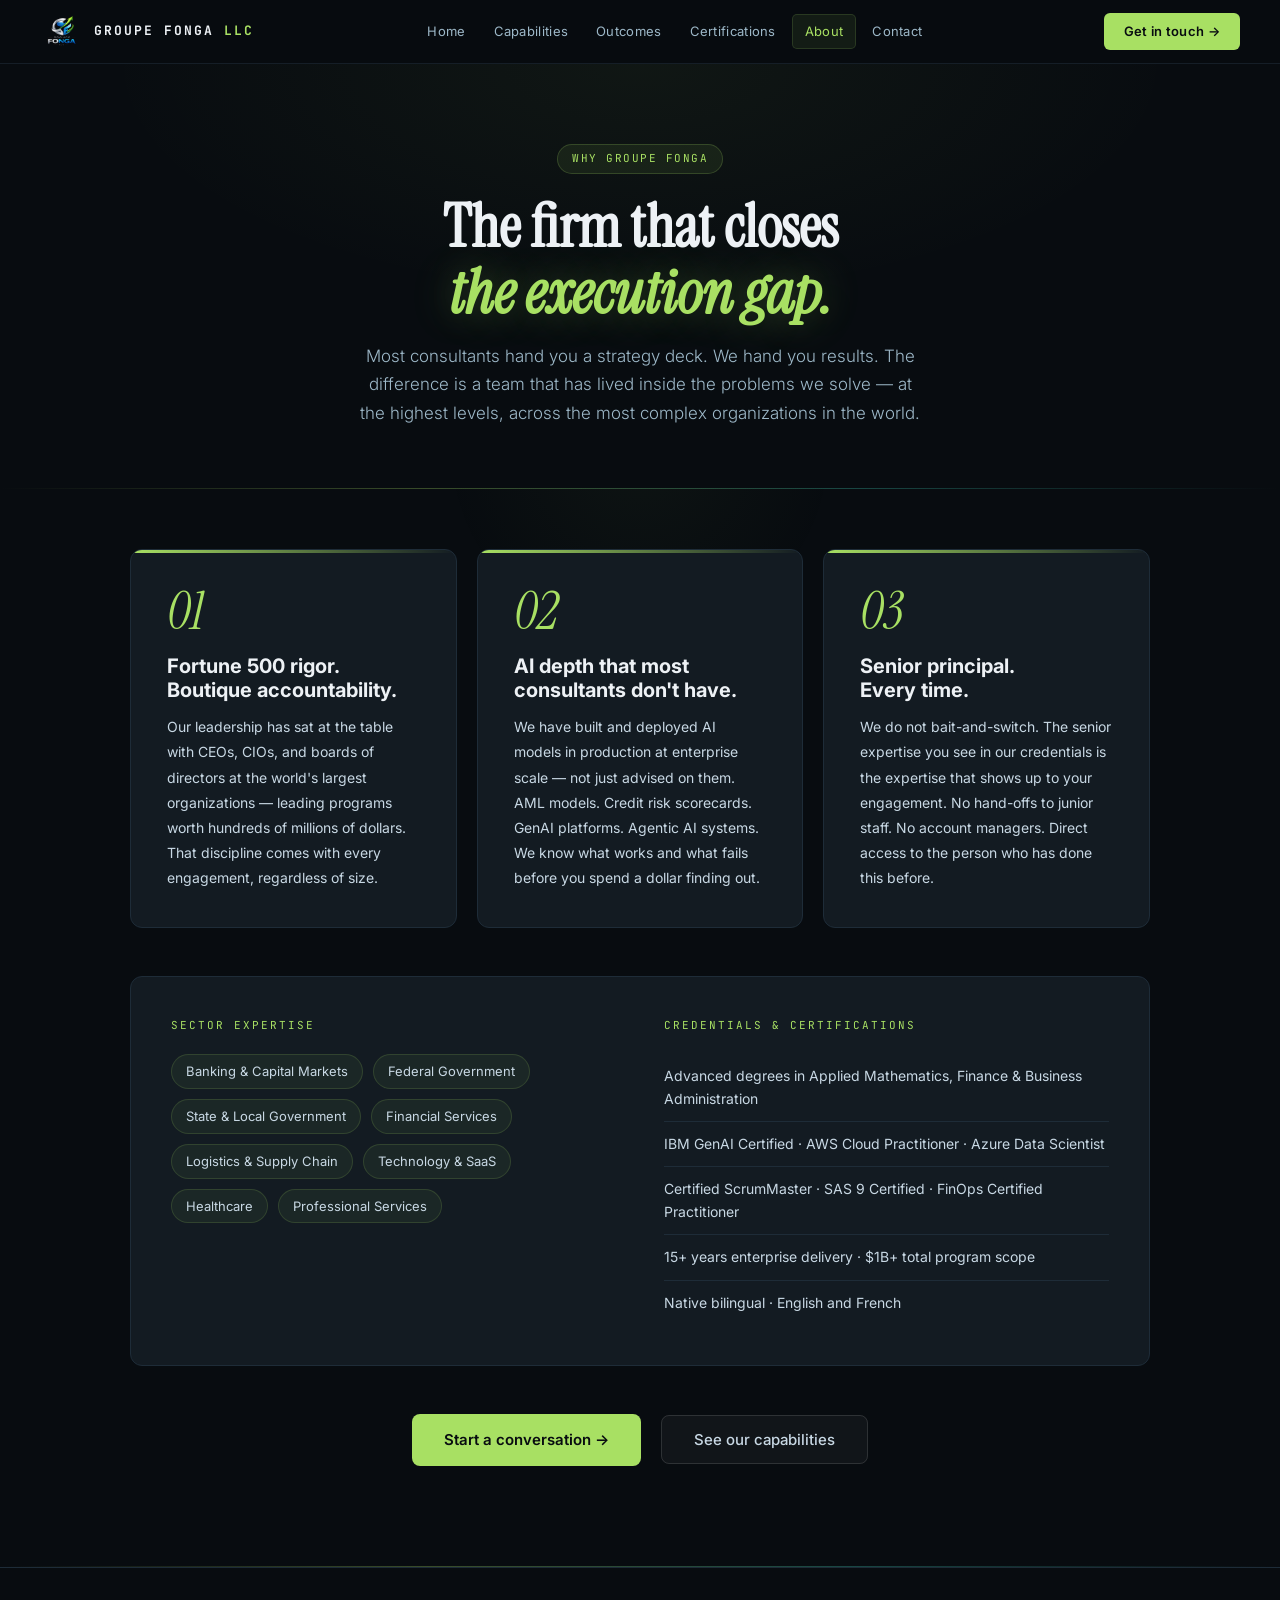
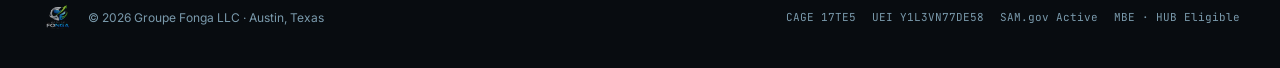
==== about.html @ c88c27ef "Add files via upload" ====
<!DOCTYPE html>
<html lang="en">
<head>
<meta charset="UTF-8"><meta name="viewport" content="width=device-width,initial-scale=1.0">
<title>About — Groupe Fonga LLC</title>
<link rel="preconnect" href="https://fonts.googleapis.com"><link rel="preconnect" href="https://fonts.gstatic.com" crossorigin><link href="https://fonts.googleapis.com/css2?family=Instrument+Serif:ital@0;1&family=Inter:wght@300;400;500;600;700&family=JetBrains+Mono:wght@400;500;600&display=swap" rel="stylesheet">
<style>
*,*::before,*::after{box-sizing:border-box;margin:0;padding:0}
html{scroll-behavior:smooth;font-size:16px}
body{background:#080C10;color:#EDF1F5;font-family:'Inter',sans-serif;line-height:1.6;overflow-x:hidden;-webkit-font-smoothing:antialiased}
:root{
  --void:#080C10;--surface:#0F1419;--card:#131B22;--raised:#19232D;--line:#1E2C38;--lineHi:#2A3540;
  --lime:#A8E063;--teal:#3ECFB8;--orange:#F4A035;--slate:#9DB8C8;--ink:#EDF1F5;--body:#C8D8E4;--faint:#7A9AAC;
  --green:#4EC994;--error:#E05252;--amber:#E8B84B;--purple:#9B72E8;
  --nav-h:64px;
}
/* Nav */
nav{position:sticky;top:0;z-index:100;height:var(--nav-h);display:flex;align-items:center;justify-content:space-between;padding:0 40px;background:rgba(8,12,16,0.95);backdrop-filter:blur(20px);border-bottom:1px solid rgba(30,44,56,0.6);}
.nav-logo{display:flex;align-items:center;gap:10px;text-decoration:none}
.nav-logo img{height:44px;width:44px;object-fit:cover;object-position:center 10%;mix-blend-mode:lighten;border-radius:4px;}
.nav-logo span{font-family:'JetBrains Mono',monospace;font-size:13px;font-weight:700;color:#EDF1F5;letter-spacing:2px;text-transform:uppercase;}
.nav-logo span em{color:#A8E063;font-style:normal;}
.nav-links{display:flex;align-items:center;gap:4px;}
.nav-links a{font-size:13px;color:var(--slate);text-decoration:none;letter-spacing:0.3px;padding:6px 12px;border-radius:5px;transition:all 0.2s;}
.nav-links a:hover{color:var(--ink);background:rgba(255,255,255,0.05);}
.nav-links a.active{color:var(--lime);background:rgba(168,224,99,0.08);border:1px solid rgba(168,224,99,0.15);}
.nav-cta{padding:8px 20px;border-radius:6px;background:var(--lime);color:#080C10;font-size:13px;font-weight:600;text-decoration:none;letter-spacing:0.3px;transition:all 0.2s;margin-left:8px;}
.nav-cta:hover{background:#C5F07A;transform:translateY(-1px);}
/* Page header */
.page-hero{padding:80px 40px 60px;text-align:center;background:var(--void);position:relative;overflow:hidden;}
.page-hero::before{content:'';position:absolute;inset:0;background:radial-gradient(ellipse 60% 80% at 50% 0%,rgba(168,224,99,0.05) 0%,transparent 70%);}
.page-eyebrow{display:inline-flex;align-items:center;gap:8px;padding:5px 14px;border-radius:20px;background:rgba(168,224,99,0.08);border:1px solid rgba(168,224,99,0.2);font-family:'JetBrains Mono',monospace;font-size:11px;color:var(--lime);letter-spacing:1.5px;text-transform:uppercase;margin-bottom:20px;}
.page-title{font-family:'Instrument Serif',serif;font-size:clamp(36px,5vw,60px);line-height:1.1;color:var(--ink);margin-bottom:16px;position:relative;}
.page-title em{font-style:italic;color:var(--lime);text-shadow:0 0 40px rgba(168,224,99,0.3);}
.page-sub{font-size:17px;color:var(--slate);max-width:560px;margin:0 auto;line-height:1.7;font-weight:300;position:relative;}
/* Main content */
main{max-width:1100px;margin:0 auto;padding:60px 40px 100px;}
/* Cards */
.card{background:var(--card);border:1px solid var(--line);border-radius:12px;padding:36px;transition:all 0.25s;}
.card:hover{background:var(--raised);border-color:rgba(168,224,99,0.2);transform:translateY(-2px);}
.card-grid-3{display:grid;grid-template-columns:repeat(3,1fr);gap:20px;}
.card-grid-2{display:grid;grid-template-columns:repeat(2,1fr);gap:24px;}
.card-icon{width:44px;height:44px;border-radius:10px;background:rgba(168,224,99,0.08);border:1px solid rgba(168,224,99,0.15);display:flex;align-items:center;justify-content:center;font-size:20px;margin-bottom:20px;}
.card-title{font-family:'Instrument Serif',serif;font-size:20px;color:var(--ink);margin-bottom:12px;line-height:1.2;}
.card-desc{font-size:14px;color:var(--body);line-height:1.75;margin-bottom:16px;}
.card-tags{display:flex;flex-wrap:wrap;gap:6px;}
.tag{padding:3px 10px;border-radius:4px;background:rgba(255,255,255,0.04);border:1px solid var(--line);font-family:'JetBrains Mono',monospace;font-size:11px;color:var(--slate);}
/* Glow divider */
.glow-divider{height:1px;background:linear-gradient(90deg,transparent,rgba(168,224,99,0.3),rgba(62,207,184,0.3),transparent);margin:0;}
/* Marquee */
.marquee-wrap{background:var(--lime);padding:10px 0;overflow:hidden;white-space:nowrap;}
.marquee-track{display:inline-flex;align-items:center;animation:marqueeScroll 30s linear infinite;}
.marquee-item{font-family:'JetBrains Mono',monospace;font-size:12px;font-weight:700;color:#080C10;letter-spacing:1.5px;text-transform:uppercase;padding:0 20px;}
.marquee-sep{color:rgba(8,12,16,0.4);font-size:10px;}
@keyframes marqueeScroll{0%{transform:translateX(0)}100%{transform:translateX(-50%)}}
/* Footer */
footer{border-top:1px solid var(--line);padding:32px 40px;display:flex;align-items:center;justify-content:space-between;flex-wrap:wrap;gap:16px;background:var(--void);}
.footer-left{display:flex;align-items:center;gap:12px;}
.footer-left img{height:36px;width:36px;object-fit:cover;object-position:center 10%;mix-blend-mode:lighten;opacity:0.7;}
.footer-copy{font-size:12px;color:var(--faint);}
.footer-reg{display:flex;gap:16px;flex-wrap:wrap;}
.footer-reg span{font-family:'JetBrains Mono',monospace;font-size:11px;color:var(--faint);}
/* Buttons */
.btn-primary{padding:14px 32px;border-radius:8px;background:var(--lime);color:#080C10;font-size:15px;font-weight:600;text-decoration:none;display:inline-flex;align-items:center;gap:8px;transition:all 0.2s;}
.btn-primary:hover{background:#C5F07A;transform:translateY(-2px);box-shadow:0 8px 30px rgba(168,224,99,0.25);}
.btn-secondary{padding:14px 32px;border-radius:8px;background:rgba(255,255,255,0.04);border:1px solid rgba(255,255,255,0.12);color:var(--body);font-size:15px;font-weight:500;text-decoration:none;transition:all 0.2s;}
.btn-secondary:hover{background:rgba(255,255,255,0.08);color:var(--ink);}
/* Fade up */
.fade-up{opacity:0;transform:translateY(24px);transition:opacity 0.7s ease,transform 0.7s ease;}
.fade-up.visible{opacity:1;transform:translateY(0);}
/* Animations */
@keyframes pulse{0%,100%{opacity:1;transform:scale(1)}50%{opacity:0.4;transform:scale(0.8)}}
@keyframes glowPulse{0%,100%{text-shadow:0 0 40px rgba(168,224,99,0.5)}50%{text-shadow:0 0 80px rgba(168,224,99,0.8)}}
/* Cursor glow */
.cursor-glow{position:fixed;width:400px;height:400px;border-radius:50%;background:radial-gradient(circle,rgba(168,224,99,0.04) 0%,transparent 70%);pointer-events:none;z-index:0;transform:translate(-50%,-50%);transition:left 0.15s ease,top 0.15s ease;}
/* Responsive */
@media(max-width:900px){
  nav{padding:0 20px;}
  .nav-links{display:none;}
  .page-hero{padding:60px 24px 40px;}
  main{padding:40px 24px 80px;}
  .card-grid-3,.card-grid-2{grid-template-columns:1fr;}
  footer{flex-direction:column;align-items:flex-start;}
}
@media(prefers-reduced-motion:reduce){*{animation:none!important;transition:none!important}.fade-up{opacity:1;transform:none}}
</style>
</head>
<body>
<nav>
  <a href="index.html" class="nav-logo">
    <img src="logo.png" alt="Groupe Fonga LLC"/>
    <span>GROUPE FONGA <em>LLC</em></span>
  </a>
  <div class="nav-links"><a href="index.html" class="">Home</a><a href="capabilities.html" class="">Capabilities</a><a href="outcomes.html" class="">Outcomes</a><a href="certifications.html" class="">Certifications</a><a href="about.html" class="active">About</a><a href="contact.html" class="">Contact</a></div>
  <a href="contact.html" class="nav-cta">Get in touch →</a>
</nav>


<div class="page-hero">
  <div class="page-eyebrow">Why Groupe Fonga</div>
  <h1 class="page-title">The firm that closes<br><em>the execution gap.</em></h1>
  <p class="page-sub">Most consultants hand you a strategy deck. We hand you results. The difference is a team that has lived inside the problems we solve — at the highest levels, across the most complex organizations in the world.</p>
</div>
<div class="glow-divider"></div>
<main>
  <div class="card-grid-3" style="margin-bottom:48px;">
    <div class="card fade-up" style="position:relative;overflow:hidden;">
      <div style="position:absolute;top:0;left:0;right:0;height:3px;background:linear-gradient(90deg,var(--lime),transparent);"></div>
      <div style="font-family:'Instrument Serif',serif;font-style:italic;font-size:52px;color:var(--lime);line-height:1;margin-bottom:16px;">01</div>
      <h3 style="font-size:20px;font-weight:700;color:var(--ink);margin-bottom:12px;line-height:1.2;">Fortune 500 rigor.<br>Boutique accountability.</h3>
      <p style="font-size:14px;color:var(--body);line-height:1.8;">Our leadership has sat at the table with CEOs, CIOs, and boards of directors at the world's largest organizations — leading programs worth hundreds of millions of dollars. That discipline comes with every engagement, regardless of size.</p>
    </div>
    <div class="card fade-up" style="position:relative;overflow:hidden;">
      <div style="position:absolute;top:0;left:0;right:0;height:3px;background:linear-gradient(90deg,var(--lime),transparent);"></div>
      <div style="font-family:'Instrument Serif',serif;font-style:italic;font-size:52px;color:var(--lime);line-height:1;margin-bottom:16px;">02</div>
      <h3 style="font-size:20px;font-weight:700;color:var(--ink);margin-bottom:12px;line-height:1.2;">AI depth that most<br>consultants don't have.</h3>
      <p style="font-size:14px;color:var(--body);line-height:1.8;">We have built and deployed AI models in production at enterprise scale — not just advised on them. AML models. Credit risk scorecards. GenAI platforms. Agentic AI systems. We know what works and what fails before you spend a dollar finding out.</p>
    </div>
    <div class="card fade-up" style="position:relative;overflow:hidden;">
      <div style="position:absolute;top:0;left:0;right:0;height:3px;background:linear-gradient(90deg,var(--lime),transparent);"></div>
      <div style="font-family:'Instrument Serif',serif;font-style:italic;font-size:52px;color:var(--lime);line-height:1;margin-bottom:16px;">03</div>
      <h3 style="font-size:20px;font-weight:700;color:var(--ink);margin-bottom:12px;line-height:1.2;">Senior principal.<br>Every time.</h3>
      <p style="font-size:14px;color:var(--body);line-height:1.8;">We do not bait-and-switch. The senior expertise you see in our credentials is the expertise that shows up to your engagement. No hand-offs to junior staff. No account managers. Direct access to the person who has done this before.</p>
    </div>
  </div>

  <div class="fade-up" style="background:var(--card);border:1px solid var(--line);border-radius:12px;padding:40px;margin-bottom:48px;">
    <div style="display:grid;grid-template-columns:1fr 1fr;gap:48px;">
      <div>
        <div style="font-size:11px;font-family:'JetBrains Mono',monospace;color:var(--lime);letter-spacing:2px;text-transform:uppercase;margin-bottom:20px;">Sector expertise</div>
        <div style="display:flex;flex-wrap:wrap;gap:10px;">
          <span style="padding:6px 14px;border-radius:20px;background:rgba(168,224,99,0.06);border:1px solid rgba(168,224,99,0.15);font-size:13px;color:var(--body);">Banking & Capital Markets</span>
          <span style="padding:6px 14px;border-radius:20px;background:rgba(168,224,99,0.06);border:1px solid rgba(168,224,99,0.15);font-size:13px;color:var(--body);">Federal Government</span>
          <span style="padding:6px 14px;border-radius:20px;background:rgba(168,224,99,0.06);border:1px solid rgba(168,224,99,0.15);font-size:13px;color:var(--body);">State & Local Government</span>
          <span style="padding:6px 14px;border-radius:20px;background:rgba(168,224,99,0.06);border:1px solid rgba(168,224,99,0.15);font-size:13px;color:var(--body);">Financial Services</span>
          <span style="padding:6px 14px;border-radius:20px;background:rgba(168,224,99,0.06);border:1px solid rgba(168,224,99,0.15);font-size:13px;color:var(--body);">Logistics & Supply Chain</span>
          <span style="padding:6px 14px;border-radius:20px;background:rgba(168,224,99,0.06);border:1px solid rgba(168,224,99,0.15);font-size:13px;color:var(--body);">Technology & SaaS</span>
          <span style="padding:6px 14px;border-radius:20px;background:rgba(168,224,99,0.06);border:1px solid rgba(168,224,99,0.15);font-size:13px;color:var(--body);">Healthcare</span>
          <span style="padding:6px 14px;border-radius:20px;background:rgba(168,224,99,0.06);border:1px solid rgba(168,224,99,0.15);font-size:13px;color:var(--body);">Professional Services</span>
        </div>
      </div>
      <div>
        <div style="font-size:11px;font-family:'JetBrains Mono',monospace;color:var(--lime);letter-spacing:2px;text-transform:uppercase;margin-bottom:20px;">Credentials & certifications</div>
        <div style="display:flex;flex-direction:column;gap:0;">
          <div style="padding:11px 0;border-bottom:1px solid var(--line);font-size:14px;color:var(--body);">Advanced degrees in Applied Mathematics, Finance & Business Administration</div>
          <div style="padding:11px 0;border-bottom:1px solid var(--line);font-size:14px;color:var(--body);">IBM GenAI Certified · AWS Cloud Practitioner · Azure Data Scientist</div>
          <div style="padding:11px 0;border-bottom:1px solid var(--line);font-size:14px;color:var(--body);">Certified ScrumMaster · SAS 9 Certified · FinOps Certified Practitioner</div>
          <div style="padding:11px 0;border-bottom:1px solid var(--line);font-size:14px;color:var(--body);">15+ years enterprise delivery · $1B+ total program scope</div>
          <div style="padding:11px 0;font-size:14px;color:var(--body);">Native bilingual · English and French</div>
        </div>
      </div>
    </div>
  </div>

  <div style="text-align:center;" class="fade-up">
    <a href="contact.html" class="btn-primary">Start a conversation →</a>
    <a href="capabilities.html" class="btn-secondary" style="margin-left:16px;">See our capabilities</a>
  </div>
</main>

<div class="glow-divider"></div>
<footer>
  <div class="footer-left">
    <img src="logo.png" alt="Groupe Fonga LLC"/>
    <div class="footer-copy">© 2026 Groupe Fonga LLC · Austin, Texas</div>
  </div>
  <div class="footer-reg">
    <span>CAGE 17TE5</span><span>UEI Y1L3VN77DE58</span><span>SAM.gov Active</span><span>MBE · HUB Eligible</span>
  </div>
</footer>

<script>
(function(){
  const glow=document.createElement('div');glow.className='cursor-glow';document.body.prepend(glow);
  let mx=window.innerWidth/2,my=window.innerHeight/2,cx=mx,cy=my;
  document.addEventListener('mousemove',e=>{mx=e.clientX;my=e.clientY;});
  function animate(){cx+=(mx-cx)*0.08;cy+=(my-cy)*0.08;glow.style.left=cx+'px';glow.style.top=cy+'px';requestAnimationFrame(animate);}
  if(!window.matchMedia('(prefers-reduced-motion:reduce)').matches)animate();
  const obs=new IntersectionObserver(entries=>{entries.forEach(e=>{if(e.isIntersecting){e.target.classList.add('visible');obs.unobserve(e.target);}});},{threshold:0.1,rootMargin:'0px 0px -40px 0px'});
  document.querySelectorAll('.fade-up').forEach(el=>obs.observe(el));
  document.querySelectorAll('.btn-primary,.btn-secondary,.nav-cta').forEach(btn=>{
    btn.addEventListener('mousemove',e=>{const r=btn.getBoundingClientRect();const x=e.clientX-r.left-r.width/2;const y=e.clientY-r.top-r.height/2;btn.style.transform=`translate(${x*0.15}px,${y*0.15}px) translateY(-2px)`;});
    btn.addEventListener('mouseleave',()=>{btn.style.transform='';btn.style.transition='transform 0.4s cubic-bezier(0.34,1.56,0.64,1)';setTimeout(()=>btn.style.transition='',400);});
  });
  document.querySelectorAll('.card').forEach(card=>{
    card.addEventListener('mousemove',e=>{const r=card.getBoundingClientRect();const x=(e.clientX-r.left)/r.width-0.5;const y=(e.clientY-r.top)/r.height-0.5;card.style.transform=`translateY(-2px) rotateX(${-y*5}deg) rotateY(${x*5}deg)`;card.style.transformStyle='preserve-3d';});
    card.addEventListener('mouseleave',()=>{card.style.transform='';card.style.transition='transform 0.5s ease';setTimeout(()=>card.style.transition='',500);});
  });
})();
</script>
</body>
</html>
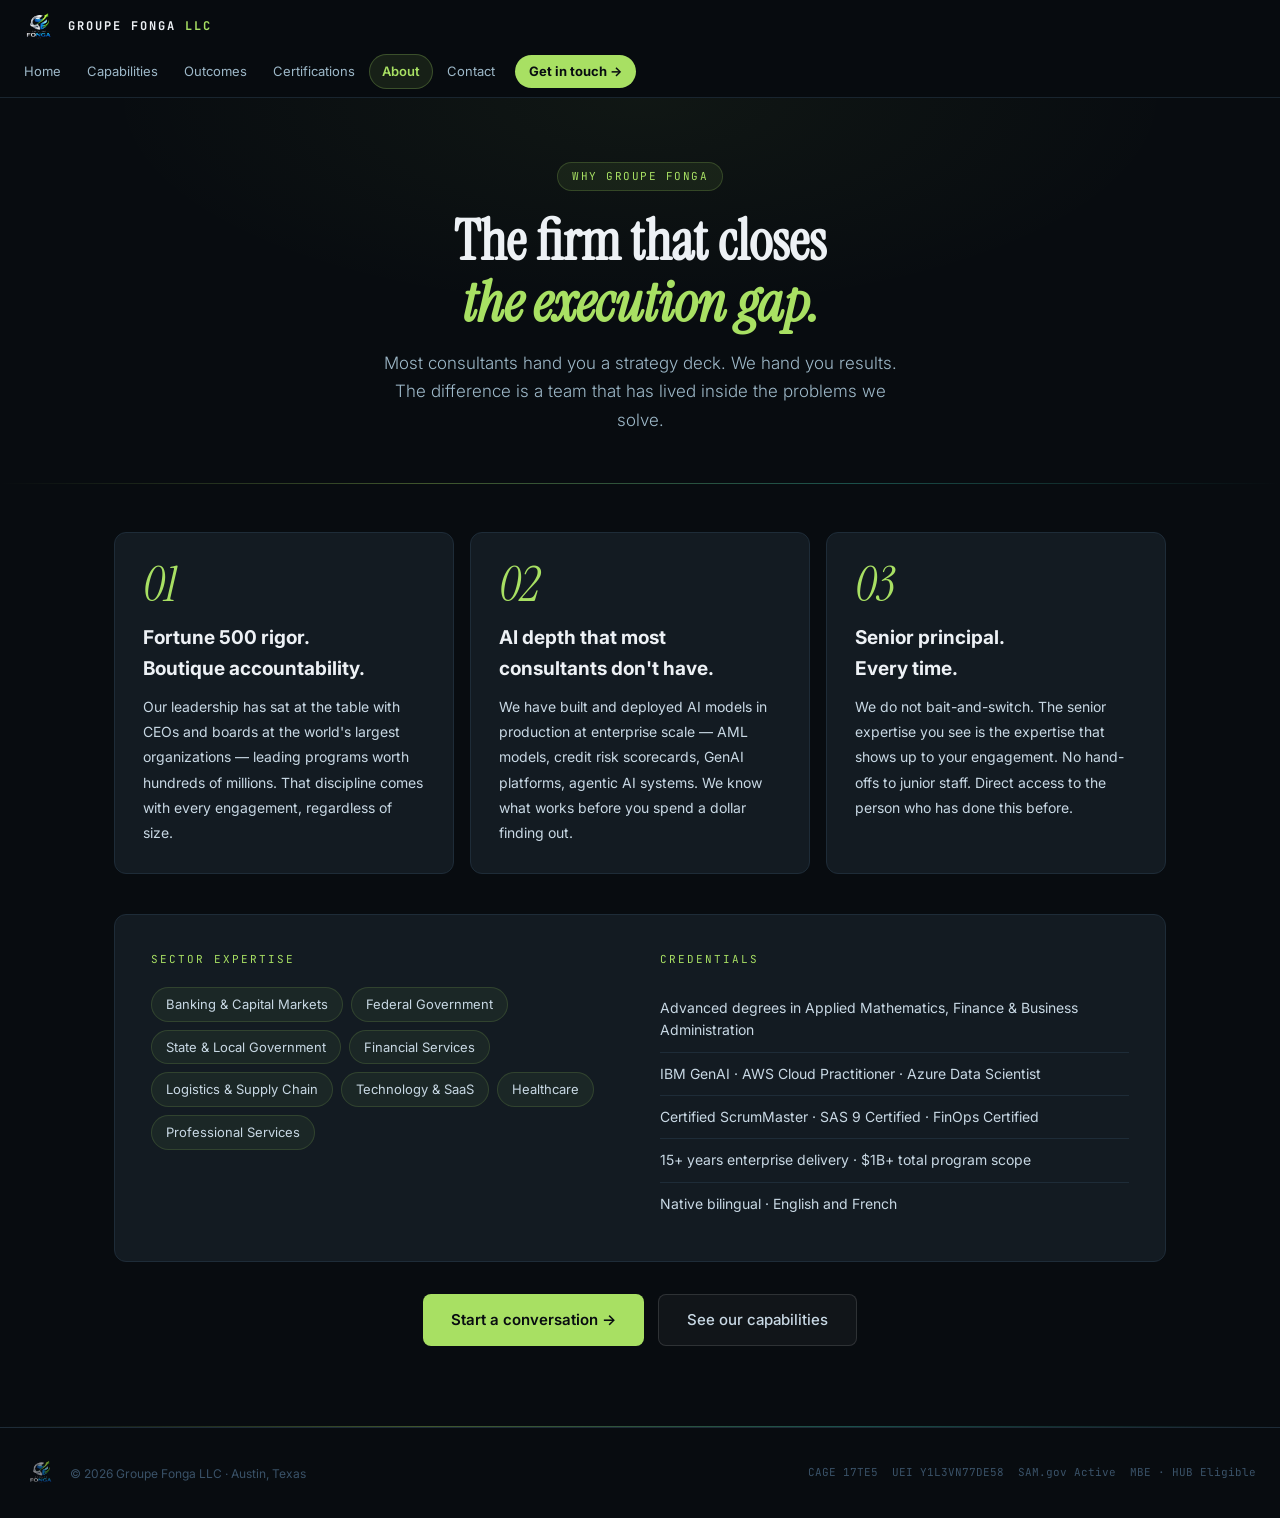
==== commit 7e73f216: "Add files via upload" ====
--- a/about.html
+++ b/about.html
@@ -1,192 +1,227 @@
 <!DOCTYPE html>
 <html lang="en">
 <head>
-<meta charset="UTF-8"><meta name="viewport" content="width=device-width,initial-scale=1.0">
+<meta charset="UTF-8">
+<meta name="viewport" content="width=device-width, initial-scale=1.0, maximum-scale=5.0">
+<meta name="description" content="Groupe Fonga LLC — AI Strategy and Management Consulting. MBE. Austin TX.">
 <title>About — Groupe Fonga LLC</title>
 <link rel="preconnect" href="https://fonts.googleapis.com"><link rel="preconnect" href="https://fonts.gstatic.com" crossorigin><link href="https://fonts.googleapis.com/css2?family=Instrument+Serif:ital@0;1&family=Inter:wght@300;400;500;600;700&family=JetBrains+Mono:wght@400;500;600&display=swap" rel="stylesheet">
 <style>
+
 *,*::before,*::after{box-sizing:border-box;margin:0;padding:0}
-html{scroll-behavior:smooth;font-size:16px}
+html{scroll-behavior:smooth}
 body{background:#080C10;color:#EDF1F5;font-family:'Inter',sans-serif;line-height:1.6;overflow-x:hidden;-webkit-font-smoothing:antialiased}
 :root{
-  --void:#080C10;--surface:#0F1419;--card:#131B22;--raised:#19232D;--line:#1E2C38;--lineHi:#2A3540;
-  --lime:#A8E063;--teal:#3ECFB8;--orange:#F4A035;--slate:#9DB8C8;--ink:#EDF1F5;--body:#C8D8E4;--faint:#7A9AAC;
-  --green:#4EC994;--error:#E05252;--amber:#E8B84B;--purple:#9B72E8;
-  --nav-h:64px;
-}
-/* Nav */
-nav{position:sticky;top:0;z-index:100;height:var(--nav-h);display:flex;align-items:center;justify-content:space-between;padding:0 40px;background:rgba(8,12,16,0.95);backdrop-filter:blur(20px);border-bottom:1px solid rgba(30,44,56,0.6);}
-.nav-logo{display:flex;align-items:center;gap:10px;text-decoration:none}
-.nav-logo img{height:44px;width:44px;object-fit:cover;object-position:center 10%;mix-blend-mode:lighten;border-radius:4px;}
-.nav-logo span{font-family:'JetBrains Mono',monospace;font-size:13px;font-weight:700;color:#EDF1F5;letter-spacing:2px;text-transform:uppercase;}
-.nav-logo span em{color:#A8E063;font-style:normal;}
-.nav-links{display:flex;align-items:center;gap:4px;}
-.nav-links a{font-size:13px;color:var(--slate);text-decoration:none;letter-spacing:0.3px;padding:6px 12px;border-radius:5px;transition:all 0.2s;}
-.nav-links a:hover{color:var(--ink);background:rgba(255,255,255,0.05);}
-.nav-links a.active{color:var(--lime);background:rgba(168,224,99,0.08);border:1px solid rgba(168,224,99,0.15);}
-.nav-cta{padding:8px 20px;border-radius:6px;background:var(--lime);color:#080C10;font-size:13px;font-weight:600;text-decoration:none;letter-spacing:0.3px;transition:all 0.2s;margin-left:8px;}
-.nav-cta:hover{background:#C5F07A;transform:translateY(-1px);}
-/* Page header */
-.page-hero{padding:80px 40px 60px;text-align:center;background:var(--void);position:relative;overflow:hidden;}
+  --void:#080C10;--surface:#0F1419;--card:#131B22;--raised:#19232D;--line:#1E2C38;
+  --lime:#A8E063;--teal:#3ECFB8;--orange:#F4A035;--slate:#9DB8C8;
+  --ink:#EDF1F5;--body:#C8D8E4;--faint:#7A9AAC;
+}
+
+/* ── NAV: two-row, always visible on ALL screen sizes ─────────────────────── */
+nav{
+  position:sticky;top:0;z-index:1000;
+  background:rgba(8,12,16,0.97);
+  backdrop-filter:blur(20px);
+  border-bottom:1px solid rgba(30,44,56,0.8);
+}
+.nav-row1{
+  display:flex;align-items:center;justify-content:space-between;
+  padding:8px 20px;min-height:52px;
+}
+.nav-logo{
+  display:flex;align-items:center;gap:10px;
+  text-decoration:none;flex-shrink:0;
+}
+.nav-logo img{
+  height:38px;width:38px;
+  object-fit:cover;object-position:center 10%;
+  mix-blend-mode:lighten;border-radius:4px;
+  flex-shrink:0;
+}
+.nav-logo-text{
+  font-family:'JetBrains Mono',monospace;font-size:12px;font-weight:700;
+  color:#EDF1F5;letter-spacing:2px;text-transform:uppercase;
+}
+.nav-logo-text em{color:#A8E063;font-style:normal;}
+.nav-row2{
+  display:flex;align-items:center;
+  padding:0 12px 8px;gap:2px;
+  overflow-x:auto;
+  -webkit-overflow-scrolling:touch;
+  scrollbar-width:none;
+}
+.nav-row2::-webkit-scrollbar{display:none;}
+.nav-row2 a{
+  font-family:'Inter',sans-serif;
+  font-size:13px;color:#9DB8C8;
+  text-decoration:none;white-space:nowrap;flex-shrink:0;
+  padding:6px 12px;border-radius:20px;
+  transition:all 0.2s;
+}
+.nav-row2 a:hover{color:#EDF1F5;background:rgba(255,255,255,0.06);}
+.nav-row2 a.active{
+  color:#A8E063;
+  background:rgba(168,224,99,0.1);
+  border:1px solid rgba(168,224,99,0.25);
+  font-weight:600;
+}
+.nav-row2 .nav-cta{
+  background:#A8E063;color:#080C10;
+  font-weight:700;margin-left:6px;
+  padding:6px 14px;
+}
+.nav-row2 .nav-cta:hover{background:#C5F07A;}
+
+/* ── Page sections ──────────────────────────────────────────────────────────── */
+.page-hero{padding:64px 40px 48px;text-align:center;background:var(--void);position:relative;overflow:hidden;}
 .page-hero::before{content:'';position:absolute;inset:0;background:radial-gradient(ellipse 60% 80% at 50% 0%,rgba(168,224,99,0.05) 0%,transparent 70%);}
-.page-eyebrow{display:inline-flex;align-items:center;gap:8px;padding:5px 14px;border-radius:20px;background:rgba(168,224,99,0.08);border:1px solid rgba(168,224,99,0.2);font-family:'JetBrains Mono',monospace;font-size:11px;color:var(--lime);letter-spacing:1.5px;text-transform:uppercase;margin-bottom:20px;}
-.page-title{font-family:'Instrument Serif',serif;font-size:clamp(36px,5vw,60px);line-height:1.1;color:var(--ink);margin-bottom:16px;position:relative;}
-.page-title em{font-style:italic;color:var(--lime);text-shadow:0 0 40px rgba(168,224,99,0.3);}
-.page-sub{font-size:17px;color:var(--slate);max-width:560px;margin:0 auto;line-height:1.7;font-weight:300;position:relative;}
-/* Main content */
-main{max-width:1100px;margin:0 auto;padding:60px 40px 100px;}
-/* Cards */
-.card{background:var(--card);border:1px solid var(--line);border-radius:12px;padding:36px;transition:all 0.25s;}
-.card:hover{background:var(--raised);border-color:rgba(168,224,99,0.2);transform:translateY(-2px);}
-.card-grid-3{display:grid;grid-template-columns:repeat(3,1fr);gap:20px;}
-.card-grid-2{display:grid;grid-template-columns:repeat(2,1fr);gap:24px;}
-.card-icon{width:44px;height:44px;border-radius:10px;background:rgba(168,224,99,0.08);border:1px solid rgba(168,224,99,0.15);display:flex;align-items:center;justify-content:center;font-size:20px;margin-bottom:20px;}
-.card-title{font-family:'Instrument Serif',serif;font-size:20px;color:var(--ink);margin-bottom:12px;line-height:1.2;}
-.card-desc{font-size:14px;color:var(--body);line-height:1.75;margin-bottom:16px;}
+.page-eyebrow{display:inline-flex;align-items:center;gap:8px;padding:5px 14px;border-radius:20px;background:rgba(168,224,99,0.08);border:1px solid rgba(168,224,99,0.2);font-family:'JetBrains Mono',monospace;font-size:11px;color:#A8E063;letter-spacing:1.5px;text-transform:uppercase;margin-bottom:20px;}
+.page-title{font-family:'Instrument Serif',serif;font-size:clamp(28px,5vw,56px);line-height:1.1;color:#EDF1F5;margin-bottom:14px;position:relative;}
+.page-title em{font-style:italic;color:#A8E063;}
+.page-sub{font-size:clamp(14px,2vw,17px);color:#9DB8C8;max-width:540px;margin:0 auto;line-height:1.7;font-weight:300;position:relative;}
+main{max-width:1100px;margin:0 auto;padding:48px 24px 80px;}
+.glow-divider{height:1px;background:linear-gradient(90deg,transparent,rgba(168,224,99,0.35),rgba(62,207,184,0.35),transparent);}
+
+/* ── Cards ──────────────────────────────────────────────────────────────────── */
+.card-grid-3{display:grid;grid-template-columns:repeat(3,1fr);gap:16px;}
+.card-grid-2{display:grid;grid-template-columns:repeat(2,1fr);gap:20px;}
+.card{background:#131B22;border:1px solid #1E2C38;border-radius:12px;padding:28px;transition:all 0.25s;position:relative;overflow:hidden;}
+.card::before{content:'';position:absolute;top:0;left:0;right:0;height:2px;background:linear-gradient(90deg,#A8E063,#3ECFB8,transparent);opacity:0;transition:opacity 0.3s;}
+.card:hover::before{opacity:1;}
+.card:hover{background:#19232D;border-color:rgba(168,224,99,0.2);transform:translateY(-2px);}
+.card-icon{width:44px;height:44px;border-radius:10px;background:rgba(168,224,99,0.08);border:1px solid rgba(168,224,99,0.15);display:flex;align-items:center;justify-content:center;font-size:20px;margin-bottom:18px;}
+.card-title{font-family:'Instrument Serif',serif;font-size:19px;color:#EDF1F5;margin-bottom:10px;line-height:1.2;}
+.card-desc{font-size:14px;color:#C8D8E4;line-height:1.75;margin-bottom:14px;}
 .card-tags{display:flex;flex-wrap:wrap;gap:6px;}
-.tag{padding:3px 10px;border-radius:4px;background:rgba(255,255,255,0.04);border:1px solid var(--line);font-family:'JetBrains Mono',monospace;font-size:11px;color:var(--slate);}
-/* Glow divider */
-.glow-divider{height:1px;background:linear-gradient(90deg,transparent,rgba(168,224,99,0.3),rgba(62,207,184,0.3),transparent);margin:0;}
-/* Marquee */
-.marquee-wrap{background:var(--lime);padding:10px 0;overflow:hidden;white-space:nowrap;}
-.marquee-track{display:inline-flex;align-items:center;animation:marqueeScroll 30s linear infinite;}
-.marquee-item{font-family:'JetBrains Mono',monospace;font-size:12px;font-weight:700;color:#080C10;letter-spacing:1.5px;text-transform:uppercase;padding:0 20px;}
-.marquee-sep{color:rgba(8,12,16,0.4);font-size:10px;}
-@keyframes marqueeScroll{0%{transform:translateX(0)}100%{transform:translateX(-50%)}}
-/* Footer */
-footer{border-top:1px solid var(--line);padding:32px 40px;display:flex;align-items:center;justify-content:space-between;flex-wrap:wrap;gap:16px;background:var(--void);}
+.tag{padding:3px 10px;border-radius:4px;background:rgba(255,255,255,0.04);border:1px solid #1E2C38;font-family:'JetBrains Mono',monospace;font-size:11px;color:#9DB8C8;}
+
+/* ── Buttons ────────────────────────────────────────────────────────────────── */
+.btn-primary{padding:13px 28px;border-radius:8px;background:#A8E063;color:#080C10;font-size:15px;font-weight:600;text-decoration:none;display:inline-flex;align-items:center;gap:8px;transition:all 0.2s;}
+.btn-primary:hover{background:#C5F07A;transform:translateY(-2px);box-shadow:0 8px 30px rgba(168,224,99,0.25);}
+.btn-secondary{padding:13px 28px;border-radius:8px;background:rgba(255,255,255,0.04);border:1px solid rgba(255,255,255,0.12);color:#C8D8E4;font-size:15px;font-weight:500;text-decoration:none;transition:all 0.2s;}
+.btn-secondary:hover{background:rgba(255,255,255,0.08);color:#EDF1F5;}
+
+/* ── Footer ─────────────────────────────────────────────────────────────────── */
+footer{border-top:1px solid #1E2C38;padding:28px 24px;display:flex;align-items:center;justify-content:space-between;flex-wrap:wrap;gap:14px;background:#080C10;}
 .footer-left{display:flex;align-items:center;gap:12px;}
-.footer-left img{height:36px;width:36px;object-fit:cover;object-position:center 10%;mix-blend-mode:lighten;opacity:0.7;}
-.footer-copy{font-size:12px;color:var(--faint);}
-.footer-reg{display:flex;gap:16px;flex-wrap:wrap;}
-.footer-reg span{font-family:'JetBrains Mono',monospace;font-size:11px;color:var(--faint);}
-/* Buttons */
-.btn-primary{padding:14px 32px;border-radius:8px;background:var(--lime);color:#080C10;font-size:15px;font-weight:600;text-decoration:none;display:inline-flex;align-items:center;gap:8px;transition:all 0.2s;}
-.btn-primary:hover{background:#C5F07A;transform:translateY(-2px);box-shadow:0 8px 30px rgba(168,224,99,0.25);}
-.btn-secondary{padding:14px 32px;border-radius:8px;background:rgba(255,255,255,0.04);border:1px solid rgba(255,255,255,0.12);color:var(--body);font-size:15px;font-weight:500;text-decoration:none;transition:all 0.2s;}
-.btn-secondary:hover{background:rgba(255,255,255,0.08);color:var(--ink);}
-/* Fade up */
-.fade-up{opacity:0;transform:translateY(24px);transition:opacity 0.7s ease,transform 0.7s ease;}
+.footer-left img{height:34px;width:34px;object-fit:cover;object-position:center 10%;mix-blend-mode:lighten;opacity:0.6;border-radius:4px;}
+.footer-copy{font-size:12px;color:#3A5268;}
+.footer-reg{display:flex;gap:14px;flex-wrap:wrap;}
+.footer-reg span{font-family:'JetBrains Mono',monospace;font-size:11px;color:#3A5268;}
+
+/* ── Animations ─────────────────────────────────────────────────────────────── */
+.fade-up{opacity:0;transform:translateY(20px);transition:opacity 0.6s ease,transform 0.6s ease;}
 .fade-up.visible{opacity:1;transform:translateY(0);}
-/* Animations */
 @keyframes pulse{0%,100%{opacity:1;transform:scale(1)}50%{opacity:0.4;transform:scale(0.8)}}
 @keyframes glowPulse{0%,100%{text-shadow:0 0 40px rgba(168,224,99,0.5)}50%{text-shadow:0 0 80px rgba(168,224,99,0.8)}}
-/* Cursor glow */
-.cursor-glow{position:fixed;width:400px;height:400px;border-radius:50%;background:radial-gradient(circle,rgba(168,224,99,0.04) 0%,transparent 70%);pointer-events:none;z-index:0;transform:translate(-50%,-50%);transition:left 0.15s ease,top 0.15s ease;}
-/* Responsive */
-@media(max-width:900px){
-  nav{padding:0 20px;}
-  .nav-links{display:none;}
-  .page-hero{padding:60px 24px 40px;}
-  main{padding:40px 24px 80px;}
+
+/* ── Mobile ─────────────────────────────────────────────────────────────────── */
+@media(max-width:700px){
   .card-grid-3,.card-grid-2{grid-template-columns:1fr;}
-  footer{flex-direction:column;align-items:flex-start;}
+  .page-hero{padding:40px 16px 32px;}
+  main{padding:32px 16px 60px;}
+  footer{flex-direction:column;align-items:flex-start;padding:20px 16px;}
+  .btn-primary,.btn-secondary{width:100%;justify-content:center;text-align:center;}
 }
 @media(prefers-reduced-motion:reduce){*{animation:none!important;transition:none!important}.fade-up{opacity:1;transform:none}}
+
+
 </style>
 </head>
 <body>
 <nav>
-  <a href="index.html" class="nav-logo">
-    <img src="logo.png" alt="Groupe Fonga LLC"/>
-    <span>GROUPE FONGA <em>LLC</em></span>
-  </a>
-  <div class="nav-links"><a href="index.html" class="">Home</a><a href="capabilities.html" class="">Capabilities</a><a href="outcomes.html" class="">Outcomes</a><a href="certifications.html" class="">Certifications</a><a href="about.html" class="active">About</a><a href="contact.html" class="">Contact</a></div>
-  <a href="contact.html" class="nav-cta">Get in touch →</a>
+  <div class="nav-row1">
+    <a href="index.html" class="nav-logo">
+      <img src="logo.png" alt="Groupe Fonga LLC"/>
+      <span class="nav-logo-text">GROUPE FONGA <em>LLC</em></span>
+    </a>
+  </div>
+  <div class="nav-row2">
+    <a href="index.html" class="">Home</a><a href="capabilities.html" class="">Capabilities</a><a href="outcomes.html" class="">Outcomes</a><a href="certifications.html" class="">Certifications</a><a href="about.html" class="active">About</a><a href="contact.html" class="">Contact</a>
+    <a href="contact.html" class="nav-cta">Get in touch →</a>
+  </div>
 </nav>
-
 
 <div class="page-hero">
   <div class="page-eyebrow">Why Groupe Fonga</div>
   <h1 class="page-title">The firm that closes<br><em>the execution gap.</em></h1>
-  <p class="page-sub">Most consultants hand you a strategy deck. We hand you results. The difference is a team that has lived inside the problems we solve — at the highest levels, across the most complex organizations in the world.</p>
+  <p class="page-sub">Most consultants hand you a strategy deck. We hand you results. The difference is a team that has lived inside the problems we solve.</p>
 </div>
 <div class="glow-divider"></div>
 <main>
-  <div class="card-grid-3" style="margin-bottom:48px;">
-    <div class="card fade-up" style="position:relative;overflow:hidden;">
-      <div style="position:absolute;top:0;left:0;right:0;height:3px;background:linear-gradient(90deg,var(--lime),transparent);"></div>
-      <div style="font-family:'Instrument Serif',serif;font-style:italic;font-size:52px;color:var(--lime);line-height:1;margin-bottom:16px;">01</div>
-      <h3 style="font-size:20px;font-weight:700;color:var(--ink);margin-bottom:12px;line-height:1.2;">Fortune 500 rigor.<br>Boutique accountability.</h3>
-      <p style="font-size:14px;color:var(--body);line-height:1.8;">Our leadership has sat at the table with CEOs, CIOs, and boards of directors at the world's largest organizations — leading programs worth hundreds of millions of dollars. That discipline comes with every engagement, regardless of size.</p>
-    </div>
-    <div class="card fade-up" style="position:relative;overflow:hidden;">
-      <div style="position:absolute;top:0;left:0;right:0;height:3px;background:linear-gradient(90deg,var(--lime),transparent);"></div>
-      <div style="font-family:'Instrument Serif',serif;font-style:italic;font-size:52px;color:var(--lime);line-height:1;margin-bottom:16px;">02</div>
-      <h3 style="font-size:20px;font-weight:700;color:var(--ink);margin-bottom:12px;line-height:1.2;">AI depth that most<br>consultants don't have.</h3>
-      <p style="font-size:14px;color:var(--body);line-height:1.8;">We have built and deployed AI models in production at enterprise scale — not just advised on them. AML models. Credit risk scorecards. GenAI platforms. Agentic AI systems. We know what works and what fails before you spend a dollar finding out.</p>
-    </div>
-    <div class="card fade-up" style="position:relative;overflow:hidden;">
-      <div style="position:absolute;top:0;left:0;right:0;height:3px;background:linear-gradient(90deg,var(--lime),transparent);"></div>
-      <div style="font-family:'Instrument Serif',serif;font-style:italic;font-size:52px;color:var(--lime);line-height:1;margin-bottom:16px;">03</div>
-      <h3 style="font-size:20px;font-weight:700;color:var(--ink);margin-bottom:12px;line-height:1.2;">Senior principal.<br>Every time.</h3>
-      <p style="font-size:14px;color:var(--body);line-height:1.8;">We do not bait-and-switch. The senior expertise you see in our credentials is the expertise that shows up to your engagement. No hand-offs to junior staff. No account managers. Direct access to the person who has done this before.</p>
-    </div>
-  </div>
-
-  <div class="fade-up" style="background:var(--card);border:1px solid var(--line);border-radius:12px;padding:40px;margin-bottom:48px;">
-    <div style="display:grid;grid-template-columns:1fr 1fr;gap:48px;">
+  <div class="card-grid-3" style="margin-bottom:40px;">
+    <div class="card fade-up"><div style="font-family:'Instrument Serif',serif;font-style:italic;font-size:48px;color:#A8E063;line-height:1;margin-bottom:14px;">01</div><h3 style="font-size:19px;font-weight:700;color:#EDF1F5;margin-bottom:10px;">Fortune 500 rigor.<br>Boutique accountability.</h3><p style="font-size:14px;color:#C8D8E4;line-height:1.8;">Our leadership has sat at the table with CEOs and boards at the world's largest organizations — leading programs worth hundreds of millions. That discipline comes with every engagement, regardless of size.</p></div>
+    <div class="card fade-up"><div style="font-family:'Instrument Serif',serif;font-style:italic;font-size:48px;color:#A8E063;line-height:1;margin-bottom:14px;">02</div><h3 style="font-size:19px;font-weight:700;color:#EDF1F5;margin-bottom:10px;">AI depth that most<br>consultants don't have.</h3><p style="font-size:14px;color:#C8D8E4;line-height:1.8;">We have built and deployed AI models in production at enterprise scale — AML models, credit risk scorecards, GenAI platforms, agentic AI systems. We know what works before you spend a dollar finding out.</p></div>
+    <div class="card fade-up"><div style="font-family:'Instrument Serif',serif;font-style:italic;font-size:48px;color:#A8E063;line-height:1;margin-bottom:14px;">03</div><h3 style="font-size:19px;font-weight:700;color:#EDF1F5;margin-bottom:10px;">Senior principal.<br>Every time.</h3><p style="font-size:14px;color:#C8D8E4;line-height:1.8;">We do not bait-and-switch. The senior expertise you see is the expertise that shows up to your engagement. No hand-offs to junior staff. Direct access to the person who has done this before.</p></div>
+  </div>
+  <div class="fade-up" style="background:#131B22;border:1px solid #1E2C38;border-radius:12px;padding:36px;margin-bottom:32px;">
+    <div style="display:grid;grid-template-columns:1fr 1fr;gap:40px;">
       <div>
-        <div style="font-size:11px;font-family:'JetBrains Mono',monospace;color:var(--lime);letter-spacing:2px;text-transform:uppercase;margin-bottom:20px;">Sector expertise</div>
-        <div style="display:flex;flex-wrap:wrap;gap:10px;">
-          <span style="padding:6px 14px;border-radius:20px;background:rgba(168,224,99,0.06);border:1px solid rgba(168,224,99,0.15);font-size:13px;color:var(--body);">Banking & Capital Markets</span>
-          <span style="padding:6px 14px;border-radius:20px;background:rgba(168,224,99,0.06);border:1px solid rgba(168,224,99,0.15);font-size:13px;color:var(--body);">Federal Government</span>
-          <span style="padding:6px 14px;border-radius:20px;background:rgba(168,224,99,0.06);border:1px solid rgba(168,224,99,0.15);font-size:13px;color:var(--body);">State & Local Government</span>
-          <span style="padding:6px 14px;border-radius:20px;background:rgba(168,224,99,0.06);border:1px solid rgba(168,224,99,0.15);font-size:13px;color:var(--body);">Financial Services</span>
-          <span style="padding:6px 14px;border-radius:20px;background:rgba(168,224,99,0.06);border:1px solid rgba(168,224,99,0.15);font-size:13px;color:var(--body);">Logistics & Supply Chain</span>
-          <span style="padding:6px 14px;border-radius:20px;background:rgba(168,224,99,0.06);border:1px solid rgba(168,224,99,0.15);font-size:13px;color:var(--body);">Technology & SaaS</span>
-          <span style="padding:6px 14px;border-radius:20px;background:rgba(168,224,99,0.06);border:1px solid rgba(168,224,99,0.15);font-size:13px;color:var(--body);">Healthcare</span>
-          <span style="padding:6px 14px;border-radius:20px;background:rgba(168,224,99,0.06);border:1px solid rgba(168,224,99,0.15);font-size:13px;color:var(--body);">Professional Services</span>
+        <div style="font-family:'JetBrains Mono',monospace;font-size:11px;color:#A8E063;letter-spacing:2px;text-transform:uppercase;margin-bottom:18px;">Sector expertise</div>
+        <div style="display:flex;flex-wrap:wrap;gap:8px;">
+          <span style="padding:6px 14px;border-radius:20px;background:rgba(168,224,99,0.06);border:1px solid rgba(168,224,99,0.15);font-size:13px;color:#C8D8E4;">Banking & Capital Markets</span>
+          <span style="padding:6px 14px;border-radius:20px;background:rgba(168,224,99,0.06);border:1px solid rgba(168,224,99,0.15);font-size:13px;color:#C8D8E4;">Federal Government</span>
+          <span style="padding:6px 14px;border-radius:20px;background:rgba(168,224,99,0.06);border:1px solid rgba(168,224,99,0.15);font-size:13px;color:#C8D8E4;">State & Local Government</span>
+          <span style="padding:6px 14px;border-radius:20px;background:rgba(168,224,99,0.06);border:1px solid rgba(168,224,99,0.15);font-size:13px;color:#C8D8E4;">Financial Services</span>
+          <span style="padding:6px 14px;border-radius:20px;background:rgba(168,224,99,0.06);border:1px solid rgba(168,224,99,0.15);font-size:13px;color:#C8D8E4;">Logistics & Supply Chain</span>
+          <span style="padding:6px 14px;border-radius:20px;background:rgba(168,224,99,0.06);border:1px solid rgba(168,224,99,0.15);font-size:13px;color:#C8D8E4;">Technology & SaaS</span>
+          <span style="padding:6px 14px;border-radius:20px;background:rgba(168,224,99,0.06);border:1px solid rgba(168,224,99,0.15);font-size:13px;color:#C8D8E4;">Healthcare</span>
+          <span style="padding:6px 14px;border-radius:20px;background:rgba(168,224,99,0.06);border:1px solid rgba(168,224,99,0.15);font-size:13px;color:#C8D8E4;">Professional Services</span>
         </div>
       </div>
       <div>
-        <div style="font-size:11px;font-family:'JetBrains Mono',monospace;color:var(--lime);letter-spacing:2px;text-transform:uppercase;margin-bottom:20px;">Credentials & certifications</div>
-        <div style="display:flex;flex-direction:column;gap:0;">
-          <div style="padding:11px 0;border-bottom:1px solid var(--line);font-size:14px;color:var(--body);">Advanced degrees in Applied Mathematics, Finance & Business Administration</div>
-          <div style="padding:11px 0;border-bottom:1px solid var(--line);font-size:14px;color:var(--body);">IBM GenAI Certified · AWS Cloud Practitioner · Azure Data Scientist</div>
-          <div style="padding:11px 0;border-bottom:1px solid var(--line);font-size:14px;color:var(--body);">Certified ScrumMaster · SAS 9 Certified · FinOps Certified Practitioner</div>
-          <div style="padding:11px 0;border-bottom:1px solid var(--line);font-size:14px;color:var(--body);">15+ years enterprise delivery · $1B+ total program scope</div>
-          <div style="padding:11px 0;font-size:14px;color:var(--body);">Native bilingual · English and French</div>
+        <div style="font-family:'JetBrains Mono',monospace;font-size:11px;color:#A8E063;letter-spacing:2px;text-transform:uppercase;margin-bottom:18px;">Credentials</div>
+        <div style="display:flex;flex-direction:column;">
+          <div style="padding:10px 0;border-bottom:1px solid #1E2C38;font-size:14px;color:#C8D8E4;">Advanced degrees in Applied Mathematics, Finance & Business Administration</div>
+          <div style="padding:10px 0;border-bottom:1px solid #1E2C38;font-size:14px;color:#C8D8E4;">IBM GenAI · AWS Cloud Practitioner · Azure Data Scientist</div>
+          <div style="padding:10px 0;border-bottom:1px solid #1E2C38;font-size:14px;color:#C8D8E4;">Certified ScrumMaster · SAS 9 Certified · FinOps Certified</div>
+          <div style="padding:10px 0;border-bottom:1px solid #1E2C38;font-size:14px;color:#C8D8E4;">15+ years enterprise delivery · $1B+ total program scope</div>
+          <div style="padding:10px 0;font-size:14px;color:#C8D8E4;">Native bilingual · English and French</div>
         </div>
       </div>
     </div>
   </div>
-
-  <div style="text-align:center;" class="fade-up">
+  <div style="text-align:center;display:flex;gap:14px;flex-wrap:wrap;justify-content:center;" class="fade-up">
     <a href="contact.html" class="btn-primary">Start a conversation →</a>
-    <a href="capabilities.html" class="btn-secondary" style="margin-left:16px;">See our capabilities</a>
+    <a href="capabilities.html" class="btn-secondary">See our capabilities</a>
   </div>
 </main>
-
 <div class="glow-divider"></div>
 <footer>
   <div class="footer-left">
     <img src="logo.png" alt="Groupe Fonga LLC"/>
-    <div class="footer-copy">© 2026 Groupe Fonga LLC · Austin, Texas</div>
+    <span class="footer-copy">© 2026 Groupe Fonga LLC · Austin, Texas</span>
   </div>
   <div class="footer-reg">
     <span>CAGE 17TE5</span><span>UEI Y1L3VN77DE58</span><span>SAM.gov Active</span><span>MBE · HUB Eligible</span>
   </div>
 </footer>
-
 <script>
 (function(){
-  const glow=document.createElement('div');glow.className='cursor-glow';document.body.prepend(glow);
-  let mx=window.innerWidth/2,my=window.innerHeight/2,cx=mx,cy=my;
-  document.addEventListener('mousemove',e=>{mx=e.clientX;my=e.clientY;});
-  function animate(){cx+=(mx-cx)*0.08;cy+=(my-cy)*0.08;glow.style.left=cx+'px';glow.style.top=cy+'px';requestAnimationFrame(animate);}
-  if(!window.matchMedia('(prefers-reduced-motion:reduce)').matches)animate();
-  const obs=new IntersectionObserver(entries=>{entries.forEach(e=>{if(e.isIntersecting){e.target.classList.add('visible');obs.unobserve(e.target);}});},{threshold:0.1,rootMargin:'0px 0px -40px 0px'});
+  // Fade-up on scroll
+  const obs=new IntersectionObserver(entries=>{
+    entries.forEach(e=>{if(e.isIntersecting){e.target.classList.add('visible');obs.unobserve(e.target);}});
+  },{threshold:0.1,rootMargin:'0px 0px -30px 0px'});
   document.querySelectorAll('.fade-up').forEach(el=>obs.observe(el));
-  document.querySelectorAll('.btn-primary,.btn-secondary,.nav-cta').forEach(btn=>{
-    btn.addEventListener('mousemove',e=>{const r=btn.getBoundingClientRect();const x=e.clientX-r.left-r.width/2;const y=e.clientY-r.top-r.height/2;btn.style.transform=`translate(${x*0.15}px,${y*0.15}px) translateY(-2px)`;});
-    btn.addEventListener('mouseleave',()=>{btn.style.transform='';btn.style.transition='transform 0.4s cubic-bezier(0.34,1.56,0.64,1)';setTimeout(()=>btn.style.transition='',400);});
-  });
-  document.querySelectorAll('.card').forEach(card=>{
-    card.addEventListener('mousemove',e=>{const r=card.getBoundingClientRect();const x=(e.clientX-r.left)/r.width-0.5;const y=(e.clientY-r.top)/r.height-0.5;card.style.transform=`translateY(-2px) rotateX(${-y*5}deg) rotateY(${x*5}deg)`;card.style.transformStyle='preserve-3d';});
-    card.addEventListener('mouseleave',()=>{card.style.transform='';card.style.transition='transform 0.5s ease';setTimeout(()=>card.style.transition='',500);});
-  });
+  // Card tilt
+  if(!window.matchMedia('(prefers-reduced-motion:reduce)').matches){
+    document.querySelectorAll('.card').forEach(card=>{
+      card.addEventListener('mousemove',e=>{
+        const r=card.getBoundingClientRect();
+        const x=(e.clientX-r.left)/r.width-0.5;
+        const y=(e.clientY-r.top)/r.height-0.5;
+        card.style.transform=`translateY(-2px) rotateX(${-y*5}deg) rotateY(${x*5}deg)`;
+        card.style.transformStyle='preserve-3d';
+      });
+      card.addEventListener('mouseleave',()=>{
+        card.style.transform='';
+        card.style.transition='transform 0.4s ease';
+        setTimeout(()=>card.style.transition='',400);
+      });
+    });
+  }
 })();
 </script>
+
 </body>
 </html>
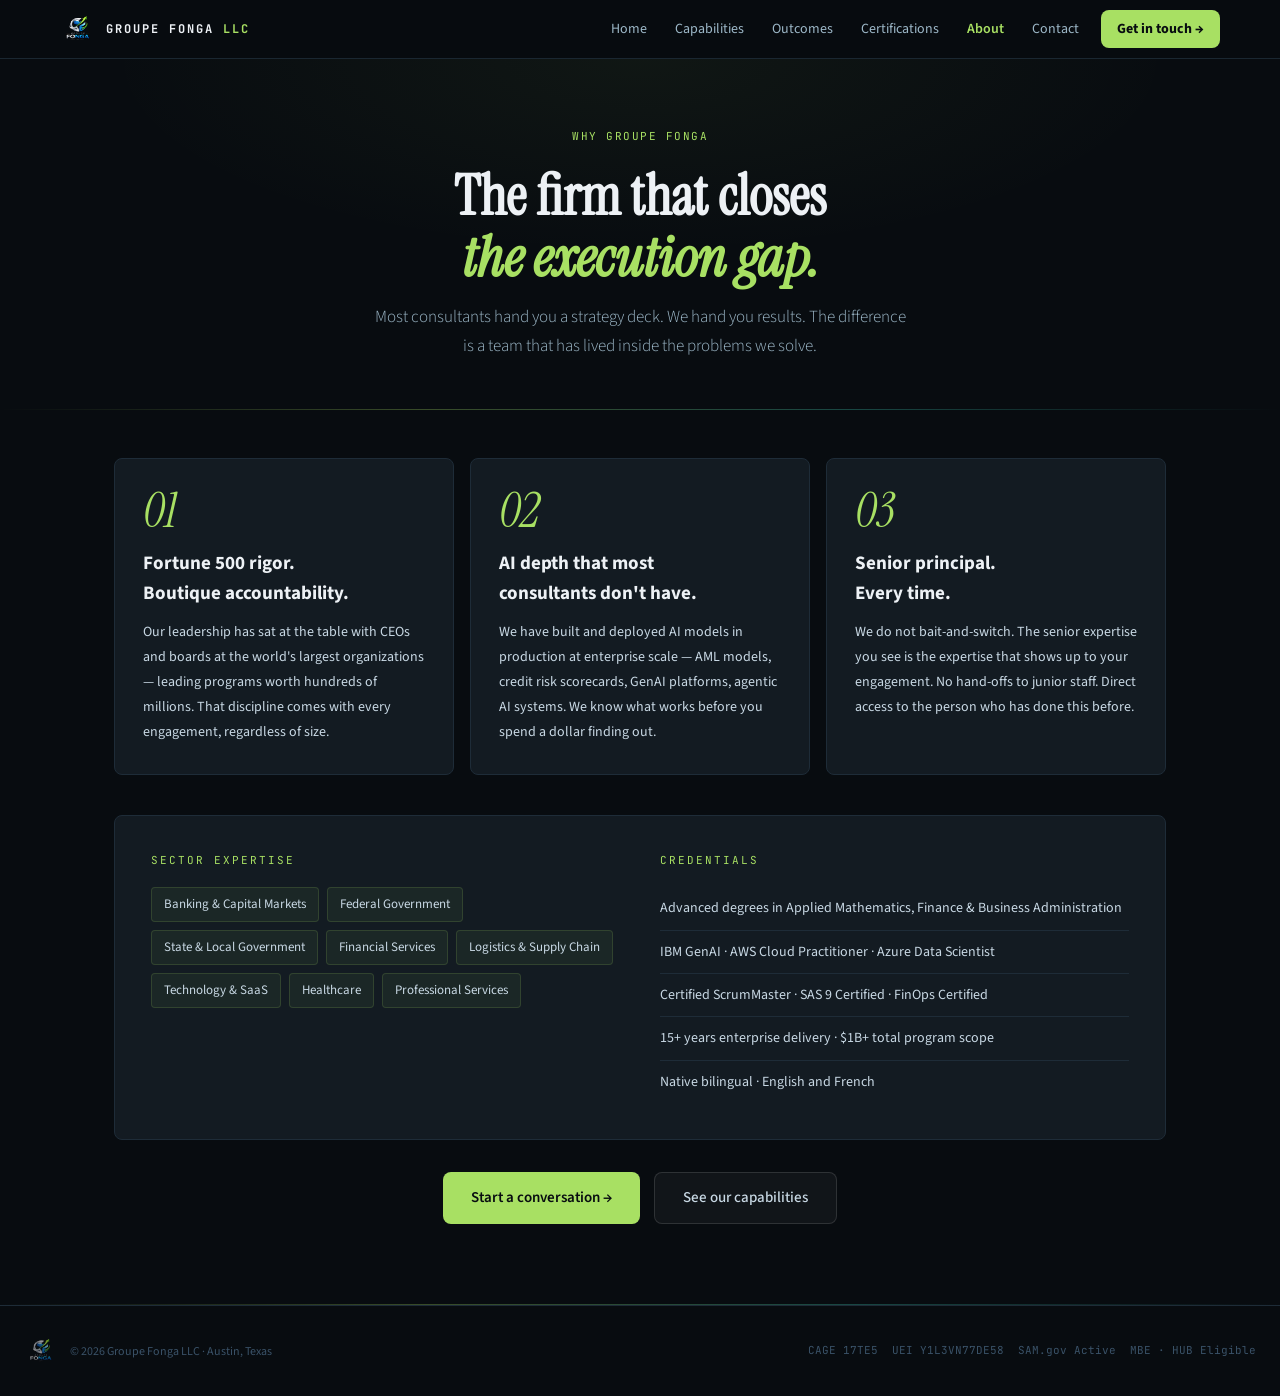
==== commit 9718753b: "Improve design, UX, and SEO across the static site Extract shared styles/JS, replace Inter with Sour" ====
--- a/about.html
+++ b/about.html
@@ -2,226 +2,117 @@
 <html lang="en">
 <head>
 <meta charset="UTF-8">
-<meta name="viewport" content="width=device-width, initial-scale=1.0, maximum-scale=5.0">
-<meta name="description" content="Groupe Fonga LLC — AI Strategy and Management Consulting. MBE. Austin TX.">
+<meta name="viewport" content="width=device-width, initial-scale=1.0">
 <title>About — Groupe Fonga LLC</title>
-<link rel="preconnect" href="https://fonts.googleapis.com"><link rel="preconnect" href="https://fonts.gstatic.com" crossorigin><link href="https://fonts.googleapis.com/css2?family=Instrument+Serif:ital@0;1&family=Inter:wght@300;400;500;600;700&family=JetBrains+Mono:wght@400;500;600&display=swap" rel="stylesheet">
-<style>
-
-*,*::before,*::after{box-sizing:border-box;margin:0;padding:0}
-html{scroll-behavior:smooth}
-body{background:#080C10;color:#EDF1F5;font-family:'Inter',sans-serif;line-height:1.6;overflow-x:hidden;-webkit-font-smoothing:antialiased}
-:root{
-  --void:#080C10;--surface:#0F1419;--card:#131B22;--raised:#19232D;--line:#1E2C38;
-  --lime:#A8E063;--teal:#3ECFB8;--orange:#F4A035;--slate:#9DB8C8;
-  --ink:#EDF1F5;--body:#C8D8E4;--faint:#7A9AAC;
-}
-
-/* ── NAV: two-row, always visible on ALL screen sizes ─────────────────────── */
-nav{
-  position:sticky;top:0;z-index:1000;
-  background:rgba(8,12,16,0.97);
-  backdrop-filter:blur(20px);
-  border-bottom:1px solid rgba(30,44,56,0.8);
-}
-.nav-row1{
-  display:flex;align-items:center;justify-content:space-between;
-  padding:8px 20px;min-height:52px;
-}
-.nav-logo{
-  display:flex;align-items:center;gap:10px;
-  text-decoration:none;flex-shrink:0;
-}
-.nav-logo img{
-  height:38px;width:38px;
-  object-fit:cover;object-position:center 10%;
-  mix-blend-mode:lighten;border-radius:4px;
-  flex-shrink:0;
-}
-.nav-logo-text{
-  font-family:'JetBrains Mono',monospace;font-size:12px;font-weight:700;
-  color:#EDF1F5;letter-spacing:2px;text-transform:uppercase;
-}
-.nav-logo-text em{color:#A8E063;font-style:normal;}
-.nav-row2{
-  display:flex;align-items:center;
-  padding:0 12px 8px;gap:2px;
-  overflow-x:auto;
-  -webkit-overflow-scrolling:touch;
-  scrollbar-width:none;
-}
-.nav-row2::-webkit-scrollbar{display:none;}
-.nav-row2 a{
-  font-family:'Inter',sans-serif;
-  font-size:13px;color:#9DB8C8;
-  text-decoration:none;white-space:nowrap;flex-shrink:0;
-  padding:6px 12px;border-radius:20px;
-  transition:all 0.2s;
-}
-.nav-row2 a:hover{color:#EDF1F5;background:rgba(255,255,255,0.06);}
-.nav-row2 a.active{
-  color:#A8E063;
-  background:rgba(168,224,99,0.1);
-  border:1px solid rgba(168,224,99,0.25);
-  font-weight:600;
-}
-.nav-row2 .nav-cta{
-  background:#A8E063;color:#080C10;
-  font-weight:700;margin-left:6px;
-  padding:6px 14px;
-}
-.nav-row2 .nav-cta:hover{background:#C5F07A;}
-
-/* ── Page sections ──────────────────────────────────────────────────────────── */
-.page-hero{padding:64px 40px 48px;text-align:center;background:var(--void);position:relative;overflow:hidden;}
-.page-hero::before{content:'';position:absolute;inset:0;background:radial-gradient(ellipse 60% 80% at 50% 0%,rgba(168,224,99,0.05) 0%,transparent 70%);}
-.page-eyebrow{display:inline-flex;align-items:center;gap:8px;padding:5px 14px;border-radius:20px;background:rgba(168,224,99,0.08);border:1px solid rgba(168,224,99,0.2);font-family:'JetBrains Mono',monospace;font-size:11px;color:#A8E063;letter-spacing:1.5px;text-transform:uppercase;margin-bottom:20px;}
-.page-title{font-family:'Instrument Serif',serif;font-size:clamp(28px,5vw,56px);line-height:1.1;color:#EDF1F5;margin-bottom:14px;position:relative;}
-.page-title em{font-style:italic;color:#A8E063;}
-.page-sub{font-size:clamp(14px,2vw,17px);color:#9DB8C8;max-width:540px;margin:0 auto;line-height:1.7;font-weight:300;position:relative;}
-main{max-width:1100px;margin:0 auto;padding:48px 24px 80px;}
-.glow-divider{height:1px;background:linear-gradient(90deg,transparent,rgba(168,224,99,0.35),rgba(62,207,184,0.35),transparent);}
-
-/* ── Cards ──────────────────────────────────────────────────────────────────── */
-.card-grid-3{display:grid;grid-template-columns:repeat(3,1fr);gap:16px;}
-.card-grid-2{display:grid;grid-template-columns:repeat(2,1fr);gap:20px;}
-.card{background:#131B22;border:1px solid #1E2C38;border-radius:12px;padding:28px;transition:all 0.25s;position:relative;overflow:hidden;}
-.card::before{content:'';position:absolute;top:0;left:0;right:0;height:2px;background:linear-gradient(90deg,#A8E063,#3ECFB8,transparent);opacity:0;transition:opacity 0.3s;}
-.card:hover::before{opacity:1;}
-.card:hover{background:#19232D;border-color:rgba(168,224,99,0.2);transform:translateY(-2px);}
-.card-icon{width:44px;height:44px;border-radius:10px;background:rgba(168,224,99,0.08);border:1px solid rgba(168,224,99,0.15);display:flex;align-items:center;justify-content:center;font-size:20px;margin-bottom:18px;}
-.card-title{font-family:'Instrument Serif',serif;font-size:19px;color:#EDF1F5;margin-bottom:10px;line-height:1.2;}
-.card-desc{font-size:14px;color:#C8D8E4;line-height:1.75;margin-bottom:14px;}
-.card-tags{display:flex;flex-wrap:wrap;gap:6px;}
-.tag{padding:3px 10px;border-radius:4px;background:rgba(255,255,255,0.04);border:1px solid #1E2C38;font-family:'JetBrains Mono',monospace;font-size:11px;color:#9DB8C8;}
-
-/* ── Buttons ────────────────────────────────────────────────────────────────── */
-.btn-primary{padding:13px 28px;border-radius:8px;background:#A8E063;color:#080C10;font-size:15px;font-weight:600;text-decoration:none;display:inline-flex;align-items:center;gap:8px;transition:all 0.2s;}
-.btn-primary:hover{background:#C5F07A;transform:translateY(-2px);box-shadow:0 8px 30px rgba(168,224,99,0.25);}
-.btn-secondary{padding:13px 28px;border-radius:8px;background:rgba(255,255,255,0.04);border:1px solid rgba(255,255,255,0.12);color:#C8D8E4;font-size:15px;font-weight:500;text-decoration:none;transition:all 0.2s;}
-.btn-secondary:hover{background:rgba(255,255,255,0.08);color:#EDF1F5;}
-
-/* ── Footer ─────────────────────────────────────────────────────────────────── */
-footer{border-top:1px solid #1E2C38;padding:28px 24px;display:flex;align-items:center;justify-content:space-between;flex-wrap:wrap;gap:14px;background:#080C10;}
-.footer-left{display:flex;align-items:center;gap:12px;}
-.footer-left img{height:34px;width:34px;object-fit:cover;object-position:center 10%;mix-blend-mode:lighten;opacity:0.6;border-radius:4px;}
-.footer-copy{font-size:12px;color:#3A5268;}
-.footer-reg{display:flex;gap:14px;flex-wrap:wrap;}
-.footer-reg span{font-family:'JetBrains Mono',monospace;font-size:11px;color:#3A5268;}
-
-/* ── Animations ─────────────────────────────────────────────────────────────── */
-.fade-up{opacity:0;transform:translateY(20px);transition:opacity 0.6s ease,transform 0.6s ease;}
-.fade-up.visible{opacity:1;transform:translateY(0);}
-@keyframes pulse{0%,100%{opacity:1;transform:scale(1)}50%{opacity:0.4;transform:scale(0.8)}}
-@keyframes glowPulse{0%,100%{text-shadow:0 0 40px rgba(168,224,99,0.5)}50%{text-shadow:0 0 80px rgba(168,224,99,0.8)}}
-
-/* ── Mobile ─────────────────────────────────────────────────────────────────── */
-@media(max-width:700px){
-  .card-grid-3,.card-grid-2{grid-template-columns:1fr;}
-  .page-hero{padding:40px 16px 32px;}
-  main{padding:32px 16px 60px;}
-  footer{flex-direction:column;align-items:flex-start;padding:20px 16px;}
-  .btn-primary,.btn-secondary{width:100%;justify-content:center;text-align:center;}
-}
-@media(prefers-reduced-motion:reduce){*{animation:none!important;transition:none!important}.fade-up{opacity:1;transform:none}}
-
-
-</style>
+<meta name="description" content="Why Groupe Fonga LLC: Fortune 500 rigor, production AI depth, and a senior principal on every engagement. Austin-based MBE serving government and private sector clients.">
+<link rel="canonical" href="https://groupefonga.com/about.html">
+<meta name="robots" content="index, follow">
+<meta property="og:type" content="website">
+<meta property="og:site_name" content="Groupe Fonga LLC">
+<meta property="og:title" content="About — Groupe Fonga LLC">
+<meta property="og:description" content="The firm that closes the execution gap — senior advisory with hands-on AI and transformation delivery.">
+<meta property="og:url" content="https://groupefonga.com/about.html">
+<meta property="og:image" content="https://groupefonga.com/og-image.png">
+<meta name="twitter:card" content="summary_large_image">
+<meta name="twitter:title" content="About — Groupe Fonga LLC">
+<meta name="twitter:description" content="Fortune 500 rigor. Boutique accountability. Senior principal every time.">
+<meta name="twitter:image" content="https://groupefonga.com/og-image.png">
+<link rel="icon" href="/favicon.ico" sizes="any">
+<link rel="icon" type="image/png" sizes="32x32" href="/favicon-32.png">
+<link rel="apple-touch-icon" href="/apple-touch-icon.png">
+<link rel="preconnect" href="https://fonts.googleapis.com">
+<link rel="preconnect" href="https://fonts.gstatic.com" crossorigin>
+<link href="https://fonts.googleapis.com/css2?family=Instrument+Serif:ital@0;1&family=JetBrains+Mono:wght@400;500;600;700&family=Source+Sans+3:ital,wght@0,300;0,400;0,500;0,600;0,700;1,400&display=swap" rel="stylesheet">
+<link rel="stylesheet" href="/styles.css">
 </head>
 <body>
-<nav>
-  <div class="nav-row1">
-    <a href="index.html" class="nav-logo">
-      <img src="logo.png" alt="Groupe Fonga LLC"/>
+<header class="site-header">
+  <div class="nav-inner">
+    <a href="/" class="nav-logo">
+      <img src="/logo.png" width="36" height="36" alt="Groupe Fonga LLC"/>
       <span class="nav-logo-text">GROUPE FONGA <em>LLC</em></span>
     </a>
+    <button class="nav-toggle" type="button" aria-label="Open menu" aria-expanded="false" aria-controls="site-nav">
+      <svg viewBox="0 0 24 24" aria-hidden="true"><path d="M4 7h16M4 12h16M4 17h16"/></svg>
+    </button>
+    <nav id="site-nav" class="nav-links" aria-label="Primary">
+      <a href="/">Home</a>
+      <a href="/capabilities.html">Capabilities</a>
+      <a href="/outcomes.html">Outcomes</a>
+      <a href="/certifications.html">Certifications</a>
+      <a href="/about.html" class="active">About</a>
+      <a href="/contact.html">Contact</a>
+      <a href="/contact.html" class="nav-cta">Get in touch →</a>
+    </nav>
   </div>
-  <div class="nav-row2">
-    <a href="index.html" class="">Home</a><a href="capabilities.html" class="">Capabilities</a><a href="outcomes.html" class="">Outcomes</a><a href="certifications.html" class="">Certifications</a><a href="about.html" class="active">About</a><a href="contact.html" class="">Contact</a>
-    <a href="contact.html" class="nav-cta">Get in touch →</a>
-  </div>
-</nav>
+</header>
 
 <div class="page-hero">
-  <div class="page-eyebrow">Why Groupe Fonga</div>
+  <p class="page-eyebrow">Why Groupe Fonga</p>
   <h1 class="page-title">The firm that closes<br><em>the execution gap.</em></h1>
   <p class="page-sub">Most consultants hand you a strategy deck. We hand you results. The difference is a team that has lived inside the problems we solve.</p>
 </div>
 <div class="glow-divider"></div>
 <main>
   <div class="card-grid-3" style="margin-bottom:40px;">
-    <div class="card fade-up"><div style="font-family:'Instrument Serif',serif;font-style:italic;font-size:48px;color:#A8E063;line-height:1;margin-bottom:14px;">01</div><h3 style="font-size:19px;font-weight:700;color:#EDF1F5;margin-bottom:10px;">Fortune 500 rigor.<br>Boutique accountability.</h3><p style="font-size:14px;color:#C8D8E4;line-height:1.8;">Our leadership has sat at the table with CEOs and boards at the world's largest organizations — leading programs worth hundreds of millions. That discipline comes with every engagement, regardless of size.</p></div>
-    <div class="card fade-up"><div style="font-family:'Instrument Serif',serif;font-style:italic;font-size:48px;color:#A8E063;line-height:1;margin-bottom:14px;">02</div><h3 style="font-size:19px;font-weight:700;color:#EDF1F5;margin-bottom:10px;">AI depth that most<br>consultants don't have.</h3><p style="font-size:14px;color:#C8D8E4;line-height:1.8;">We have built and deployed AI models in production at enterprise scale — AML models, credit risk scorecards, GenAI platforms, agentic AI systems. We know what works before you spend a dollar finding out.</p></div>
-    <div class="card fade-up"><div style="font-family:'Instrument Serif',serif;font-style:italic;font-size:48px;color:#A8E063;line-height:1;margin-bottom:14px;">03</div><h3 style="font-size:19px;font-weight:700;color:#EDF1F5;margin-bottom:10px;">Senior principal.<br>Every time.</h3><p style="font-size:14px;color:#C8D8E4;line-height:1.8;">We do not bait-and-switch. The senior expertise you see is the expertise that shows up to your engagement. No hand-offs to junior staff. Direct access to the person who has done this before.</p></div>
+    <div class="card fade-up">
+      <div class="num-mark">01</div>
+      <h3 class="about-card-title">Fortune 500 rigor.<br>Boutique accountability.</h3>
+      <p class="about-card-body">Our leadership has sat at the table with CEOs and boards at the world's largest organizations — leading programs worth hundreds of millions. That discipline comes with every engagement, regardless of size.</p>
+    </div>
+    <div class="card fade-up">
+      <div class="num-mark">02</div>
+      <h3 class="about-card-title">AI depth that most<br>consultants don't have.</h3>
+      <p class="about-card-body">We have built and deployed AI models in production at enterprise scale — AML models, credit risk scorecards, GenAI platforms, agentic AI systems. We know what works before you spend a dollar finding out.</p>
+    </div>
+    <div class="card fade-up">
+      <div class="num-mark">03</div>
+      <h3 class="about-card-title">Senior principal.<br>Every time.</h3>
+      <p class="about-card-body">We do not bait-and-switch. The senior expertise you see is the expertise that shows up to your engagement. No hand-offs to junior staff. Direct access to the person who has done this before.</p>
+    </div>
   </div>
-  <div class="fade-up" style="background:#131B22;border:1px solid #1E2C38;border-radius:12px;padding:36px;margin-bottom:32px;">
-    <div style="display:grid;grid-template-columns:1fr 1fr;gap:40px;">
+  <div class="about-panel fade-up">
+    <div class="about-split">
       <div>
-        <div style="font-family:'JetBrains Mono',monospace;font-size:11px;color:#A8E063;letter-spacing:2px;text-transform:uppercase;margin-bottom:18px;">Sector expertise</div>
-        <div style="display:flex;flex-wrap:wrap;gap:8px;">
-          <span style="padding:6px 14px;border-radius:20px;background:rgba(168,224,99,0.06);border:1px solid rgba(168,224,99,0.15);font-size:13px;color:#C8D8E4;">Banking & Capital Markets</span>
-          <span style="padding:6px 14px;border-radius:20px;background:rgba(168,224,99,0.06);border:1px solid rgba(168,224,99,0.15);font-size:13px;color:#C8D8E4;">Federal Government</span>
-          <span style="padding:6px 14px;border-radius:20px;background:rgba(168,224,99,0.06);border:1px solid rgba(168,224,99,0.15);font-size:13px;color:#C8D8E4;">State & Local Government</span>
-          <span style="padding:6px 14px;border-radius:20px;background:rgba(168,224,99,0.06);border:1px solid rgba(168,224,99,0.15);font-size:13px;color:#C8D8E4;">Financial Services</span>
-          <span style="padding:6px 14px;border-radius:20px;background:rgba(168,224,99,0.06);border:1px solid rgba(168,224,99,0.15);font-size:13px;color:#C8D8E4;">Logistics & Supply Chain</span>
-          <span style="padding:6px 14px;border-radius:20px;background:rgba(168,224,99,0.06);border:1px solid rgba(168,224,99,0.15);font-size:13px;color:#C8D8E4;">Technology & SaaS</span>
-          <span style="padding:6px 14px;border-radius:20px;background:rgba(168,224,99,0.06);border:1px solid rgba(168,224,99,0.15);font-size:13px;color:#C8D8E4;">Healthcare</span>
-          <span style="padding:6px 14px;border-radius:20px;background:rgba(168,224,99,0.06);border:1px solid rgba(168,224,99,0.15);font-size:13px;color:#C8D8E4;">Professional Services</span>
+        <div class="section-label">Sector expertise</div>
+        <div class="sector-list">
+          <span class="sector-chip">Banking &amp; Capital Markets</span>
+          <span class="sector-chip">Federal Government</span>
+          <span class="sector-chip">State &amp; Local Government</span>
+          <span class="sector-chip">Financial Services</span>
+          <span class="sector-chip">Logistics &amp; Supply Chain</span>
+          <span class="sector-chip">Technology &amp; SaaS</span>
+          <span class="sector-chip">Healthcare</span>
+          <span class="sector-chip">Professional Services</span>
         </div>
       </div>
       <div>
-        <div style="font-family:'JetBrains Mono',monospace;font-size:11px;color:#A8E063;letter-spacing:2px;text-transform:uppercase;margin-bottom:18px;">Credentials</div>
-        <div style="display:flex;flex-direction:column;">
-          <div style="padding:10px 0;border-bottom:1px solid #1E2C38;font-size:14px;color:#C8D8E4;">Advanced degrees in Applied Mathematics, Finance & Business Administration</div>
-          <div style="padding:10px 0;border-bottom:1px solid #1E2C38;font-size:14px;color:#C8D8E4;">IBM GenAI · AWS Cloud Practitioner · Azure Data Scientist</div>
-          <div style="padding:10px 0;border-bottom:1px solid #1E2C38;font-size:14px;color:#C8D8E4;">Certified ScrumMaster · SAS 9 Certified · FinOps Certified</div>
-          <div style="padding:10px 0;border-bottom:1px solid #1E2C38;font-size:14px;color:#C8D8E4;">15+ years enterprise delivery · $1B+ total program scope</div>
-          <div style="padding:10px 0;font-size:14px;color:#C8D8E4;">Native bilingual · English and French</div>
+        <div class="section-label">Credentials</div>
+        <div class="cred-list">
+          <div>Advanced degrees in Applied Mathematics, Finance &amp; Business Administration</div>
+          <div>IBM GenAI · AWS Cloud Practitioner · Azure Data Scientist</div>
+          <div>Certified ScrumMaster · SAS 9 Certified · FinOps Certified</div>
+          <div>15+ years enterprise delivery · $1B+ total program scope</div>
+          <div>Native bilingual · English and French</div>
         </div>
       </div>
     </div>
   </div>
-  <div style="text-align:center;display:flex;gap:14px;flex-wrap:wrap;justify-content:center;" class="fade-up">
-    <a href="contact.html" class="btn-primary">Start a conversation →</a>
-    <a href="capabilities.html" class="btn-secondary">See our capabilities</a>
+  <div class="cta-row fade-up">
+    <a href="/contact.html" class="btn-primary">Start a conversation →</a>
+    <a href="/capabilities.html" class="btn-secondary">See our capabilities</a>
   </div>
 </main>
 <div class="glow-divider"></div>
 <footer>
   <div class="footer-left">
-    <img src="logo.png" alt="Groupe Fonga LLC"/>
+    <img src="/logo.png" width="34" height="34" alt=""/>
     <span class="footer-copy">© 2026 Groupe Fonga LLC · Austin, Texas</span>
   </div>
   <div class="footer-reg">
     <span>CAGE 17TE5</span><span>UEI Y1L3VN77DE58</span><span>SAM.gov Active</span><span>MBE · HUB Eligible</span>
   </div>
 </footer>
-<script>
-(function(){
-  // Fade-up on scroll
-  const obs=new IntersectionObserver(entries=>{
-    entries.forEach(e=>{if(e.isIntersecting){e.target.classList.add('visible');obs.unobserve(e.target);}});
-  },{threshold:0.1,rootMargin:'0px 0px -30px 0px'});
-  document.querySelectorAll('.fade-up').forEach(el=>obs.observe(el));
-  // Card tilt
-  if(!window.matchMedia('(prefers-reduced-motion:reduce)').matches){
-    document.querySelectorAll('.card').forEach(card=>{
-      card.addEventListener('mousemove',e=>{
-        const r=card.getBoundingClientRect();
-        const x=(e.clientX-r.left)/r.width-0.5;
-        const y=(e.clientY-r.top)/r.height-0.5;
-        card.style.transform=`translateY(-2px) rotateX(${-y*5}deg) rotateY(${x*5}deg)`;
-        card.style.transformStyle='preserve-3d';
-      });
-      card.addEventListener('mouseleave',()=>{
-        card.style.transform='';
-        card.style.transition='transform 0.4s ease';
-        setTimeout(()=>card.style.transition='',400);
-      });
-    });
-  }
-})();
-</script>
-
+<script src="/site.js" defer></script>
 </body>
-</html>+</html>
--- a/styles.css
+++ b/styles.css
@@ -0,0 +1,502 @@
+/* Groupe Fonga — shared styles */
+*,*::before,*::after{box-sizing:border-box;margin:0;padding:0}
+html{scroll-behavior:smooth}
+:root{
+  --void:#080C10;--surface:#0F1419;--panel:#131B22;--raised:#19232D;--line:#1E2C38;
+  --lime:#A8E063;--teal:#3ECFB8;--slate:#9DB8C8;
+  --ink:#EDF1F5;--body:#C8D8E4;--faint:#7A9AAC;--muted:#3A5268;
+  --font-sans:'Source Sans 3',sans-serif;
+  --font-display:'Instrument Serif',serif;
+  --font-mono:'JetBrains Mono',monospace;
+  --radius:8px;
+  --max:1100px;
+}
+body{
+  background:var(--void);color:var(--ink);
+  font-family:var(--font-sans);line-height:1.6;
+  overflow-x:hidden;-webkit-font-smoothing:antialiased;
+  min-height:100vh;display:flex;flex-direction:column;
+}
+
+/* ── Nav: single row desktop, drawer mobile ───────────────────────────────── */
+.site-header{
+  position:sticky;top:0;z-index:1000;
+  background:rgba(8,12,16,0.96);
+  backdrop-filter:blur(16px);
+  border-bottom:1px solid rgba(30,44,56,0.85);
+}
+.nav-inner{
+  max-width:1200px;margin:0 auto;
+  display:flex;align-items:center;justify-content:space-between;
+  gap:16px;padding:10px 20px;min-height:56px;
+}
+.nav-logo{
+  display:flex;align-items:center;gap:10px;
+  text-decoration:none;flex-shrink:0;
+}
+.nav-logo img{
+  height:36px;width:36px;
+  object-fit:cover;object-position:center 10%;
+  mix-blend-mode:lighten;border-radius:4px;
+}
+.nav-logo-text{
+  font-family:var(--font-mono);font-size:12px;font-weight:700;
+  color:var(--ink);letter-spacing:2px;text-transform:uppercase;
+}
+.nav-logo-text em{color:var(--lime);font-style:normal;}
+.nav-toggle{
+  display:none;background:transparent;border:1px solid var(--line);
+  color:var(--slate);width:40px;height:40px;border-radius:var(--radius);
+  cursor:pointer;align-items:center;justify-content:center;flex-shrink:0;
+}
+.nav-toggle svg{width:20px;height:20px;stroke:currentColor;fill:none;stroke-width:2;stroke-linecap:round;}
+.nav-links{
+  display:flex;align-items:center;gap:4px;flex-wrap:wrap;justify-content:flex-end;
+}
+.nav-links a{
+  font-size:14px;color:var(--slate);text-decoration:none;
+  padding:8px 12px;border-radius:var(--radius);
+  transition:color .2s,background .2s;
+}
+.nav-links a:hover{color:var(--ink);background:rgba(255,255,255,0.05);}
+.nav-links a.active{color:var(--lime);font-weight:600;}
+.nav-links .nav-cta{
+  background:var(--lime);color:var(--void);font-weight:700;
+  margin-left:6px;padding:8px 16px;
+}
+.nav-links .nav-cta:hover{background:#C5F07A;color:var(--void);}
+.nav-links .nav-cta.active{color:var(--void);}
+
+/* ── Page sections ────────────────────────────────────────────────────────── */
+.page-hero{
+  padding:64px 40px 48px;text-align:center;
+  background:var(--void);position:relative;overflow:hidden;
+}
+.page-hero::before{
+  content:'';position:absolute;inset:0;
+  background:radial-gradient(ellipse 60% 80% at 50% 0%,rgba(168,224,99,0.05) 0%,transparent 70%);
+}
+.page-eyebrow{
+  display:inline-block;margin-bottom:20px;
+  font-family:var(--font-mono);font-size:11px;color:var(--lime);
+  letter-spacing:1.5px;text-transform:uppercase;
+}
+.page-title{
+  font-family:var(--font-display);font-size:clamp(28px,5vw,56px);
+  line-height:1.1;color:var(--ink);margin-bottom:14px;position:relative;
+}
+.page-title em{font-style:italic;color:var(--lime);}
+.page-sub{
+  font-size:clamp(14px,2vw,17px);color:var(--slate);
+  max-width:540px;margin:0 auto;line-height:1.7;font-weight:300;position:relative;
+}
+main{max-width:var(--max);margin:0 auto;padding:48px 24px 80px;width:100%;flex:1;}
+.glow-divider{
+  height:1px;
+  background:linear-gradient(90deg,transparent,rgba(168,224,99,0.3),rgba(62,207,184,0.3),transparent);
+}
+
+/* ── Content tiles (kept for scannable practice areas) ────────────────────── */
+.card-grid-3{display:grid;grid-template-columns:repeat(3,1fr);gap:16px;}
+.card-grid-2{display:grid;grid-template-columns:repeat(2,1fr);gap:20px;}
+.card{
+  background:var(--panel);border:1px solid var(--line);
+  border-radius:var(--radius);padding:28px;
+  transition:border-color .2s,background .2s;
+}
+.card:hover{background:var(--raised);border-color:rgba(168,224,99,0.22);}
+.card-icon,.mark{
+  width:40px;height:40px;border-radius:6px;
+  background:rgba(168,224,99,0.08);border:1px solid rgba(168,224,99,0.18);
+  display:flex;align-items:center;justify-content:center;
+  font-family:var(--font-mono);font-size:11px;font-weight:600;color:var(--lime);
+  letter-spacing:0.5px;margin-bottom:18px;
+}
+.card-title{font-family:var(--font-display);font-size:19px;color:var(--ink);margin-bottom:10px;line-height:1.2;}
+.card-desc{font-size:14px;color:var(--body);line-height:1.75;margin-bottom:14px;}
+.card-tags{display:flex;flex-wrap:wrap;gap:6px;}
+.tag{
+  padding:3px 8px;border-radius:4px;
+  background:rgba(255,255,255,0.04);border:1px solid var(--line);
+  font-family:var(--font-mono);font-size:11px;color:var(--slate);
+}
+
+/* ── Buttons ──────────────────────────────────────────────────────────────── */
+.btn-primary,.btn-secondary{
+  padding:13px 28px;border-radius:var(--radius);font-size:15px;
+  text-decoration:none;display:inline-flex;align-items:center;gap:8px;
+  transition:background .2s,transform .2s,color .2s,border-color .2s;
+}
+.btn-primary{background:var(--lime);color:var(--void);font-weight:600;}
+.btn-primary:hover{background:#C5F07A;transform:translateY(-1px);}
+.btn-secondary{
+  background:rgba(255,255,255,0.04);border:1px solid rgba(255,255,255,0.12);
+  color:var(--body);font-weight:500;
+}
+.btn-secondary:hover{background:rgba(255,255,255,0.08);color:var(--ink);}
+
+/* ── Footer ───────────────────────────────────────────────────────────────── */
+footer{
+  border-top:1px solid var(--line);padding:28px 24px;
+  display:flex;align-items:center;justify-content:space-between;
+  flex-wrap:wrap;gap:14px;background:var(--void);margin-top:auto;
+}
+.footer-left{display:flex;align-items:center;gap:12px;}
+.footer-left img{
+  height:34px;width:34px;object-fit:cover;object-position:center 10%;
+  mix-blend-mode:lighten;opacity:0.6;border-radius:4px;
+}
+.footer-copy{font-size:12px;color:var(--muted);}
+.footer-reg{display:flex;gap:14px;flex-wrap:wrap;}
+.footer-reg span{font-family:var(--font-mono);font-size:11px;color:var(--muted);}
+
+/* ── Animations ───────────────────────────────────────────────────────────── */
+.fade-up{opacity:0;transform:translateY(16px);transition:opacity .55s ease,transform .55s ease;}
+.fade-up.visible{opacity:1;transform:translateY(0);}
+@keyframes pulse{0%,100%{opacity:1}50%{opacity:0.45}}
+@keyframes meshShift{0%{opacity:1}100%{opacity:0.65}}
+@keyframes marquee{0%{transform:translateX(0)}100%{transform:translateX(-50%)}}
+@keyframes popIn{0%{transform:scale(0.85);opacity:0}100%{transform:scale(1);opacity:1}}
+
+/* ── Home hero ────────────────────────────────────────────────────────────── */
+.hero{
+  position:relative;display:flex;flex-direction:column;
+  align-items:center;justify-content:center;
+  padding:56px 24px 64px;text-align:center;overflow:hidden;
+  min-height:min(72vh,640px);
+}
+.hero::before{
+  content:'';position:absolute;inset:0;
+  background:
+    radial-gradient(ellipse 70% 50% at 30% 30%,rgba(168,224,99,0.06) 0%,transparent 60%),
+    radial-gradient(ellipse 60% 60% at 80% 70%,rgba(62,207,184,0.05) 0%,transparent 60%);
+  animation:meshShift 12s ease-in-out infinite alternate;
+}
+#particles{position:absolute;inset:0;z-index:0;pointer-events:none;width:100%;height:100%;}
+.hero-content{position:relative;z-index:1;max-width:820px;}
+.eyebrow{
+  display:inline-block;margin-bottom:24px;
+  font-family:var(--font-mono);font-size:11px;color:var(--lime);
+  letter-spacing:1.5px;text-transform:uppercase;
+}
+.eyebrow-dot{
+  display:inline-block;width:6px;height:6px;border-radius:50%;
+  background:var(--lime);margin-right:8px;vertical-align:middle;
+  animation:pulse 2.5s ease-in-out infinite;
+}
+.hero-h1{
+  font-family:var(--font-display);font-size:clamp(36px,7vw,84px);
+  line-height:1.05;letter-spacing:-1px;color:var(--ink);margin-bottom:20px;
+}
+.hero-h1 em{font-style:italic;color:var(--lime);}
+.hero-sub{
+  font-size:clamp(15px,2vw,19px);color:var(--slate);
+  max-width:580px;margin:0 auto 36px;line-height:1.7;font-weight:300;
+}
+.hero-sub strong{color:var(--body);font-weight:500;}
+.hero-actions{display:flex;align-items:center;justify-content:center;gap:14px;flex-wrap:wrap;}
+
+.ticker{
+  background:var(--lime);padding:10px 0;overflow:hidden;white-space:nowrap;
+}
+.ticker-track{
+  display:inline-flex;align-items:center;animation:marquee 30s linear infinite;
+}
+.ticker-item{
+  font-family:var(--font-mono);font-size:12px;font-weight:700;
+  color:var(--void);letter-spacing:1.5px;padding:0 16px;
+}
+.ticker-sep{color:rgba(8,12,16,0.3);}
+
+.cred-bar{
+  border-top:1px solid var(--line);border-bottom:1px solid var(--line);
+  padding:20px 24px;display:flex;align-items:center;justify-content:center;
+  gap:32px;flex-wrap:wrap;background:rgba(15,20,25,0.7);
+}
+.cred-name{
+  font-family:var(--font-mono);font-size:12px;font-weight:700;
+  color:var(--body);letter-spacing:1px;text-transform:uppercase;
+}
+.cred-sub{font-size:12px;color:var(--faint);margin-top:2px;}
+.cred-div{width:1px;height:28px;background:var(--line);}
+
+.stats-wrap{background:var(--surface);padding:48px 24px;}
+.stats-grid{
+  display:grid;grid-template-columns:repeat(4,1fr);gap:2px;
+  max-width:var(--max);margin:0 auto;
+}
+.stat-card{padding:36px 24px;background:var(--panel);transition:background .2s;}
+.stat-card:first-child{border-radius:var(--radius) 0 0 var(--radius);}
+.stat-card:last-child{border-radius:0 var(--radius) var(--radius) 0;}
+.stat-card:hover{background:var(--raised);}
+.stat-num{
+  font-family:var(--font-display);font-style:italic;
+  font-size:clamp(36px,5vw,56px);color:var(--lime);line-height:1;margin-bottom:8px;
+}
+.stat-label{font-size:13px;color:var(--body);line-height:1.5;}
+
+.previews{max-width:var(--max);margin:0 auto;padding:64px 24px 80px;}
+.previews-title{
+  font-family:var(--font-display);font-size:clamp(28px,4vw,44px);
+  color:var(--ink);margin-bottom:40px;text-align:center;
+}
+.previews-title em{font-style:italic;color:var(--lime);}
+.preview-grid{display:grid;grid-template-columns:repeat(3,1fr);gap:14px;}
+.preview-card{
+  padding:26px;background:var(--panel);border:1px solid var(--line);
+  border-radius:var(--radius);display:flex;flex-direction:column;gap:10px;
+  transition:border-color .2s,background .2s,transform .2s;
+}
+.preview-card:hover{
+  background:var(--raised);border-color:rgba(168,224,99,0.22);
+  transform:translateY(-2px);
+}
+.preview-card.is-accent{
+  background:rgba(168,224,99,0.05);border-color:rgba(168,224,99,0.18);
+}
+.preview-mark{
+  width:36px;height:36px;border-radius:6px;
+  background:rgba(168,224,99,0.08);border:1px solid rgba(168,224,99,0.18);
+  display:flex;align-items:center;justify-content:center;
+  font-family:var(--font-mono);font-size:10px;font-weight:600;color:var(--lime);
+}
+.preview-title{font-family:var(--font-display);font-size:18px;color:var(--ink);}
+.preview-desc{font-size:13px;color:var(--slate);line-height:1.65;flex:1;}
+.preview-link{
+  font-family:var(--font-mono);font-size:11px;color:var(--lime);
+  text-decoration:none;letter-spacing:0.5px;
+}
+.preview-link:hover{text-decoration:underline;}
+.preview-link.teal{color:var(--teal);}
+
+/* ── About ────────────────────────────────────────────────────────────────── */
+.about-split{display:grid;grid-template-columns:1fr 1fr;gap:40px;}
+.about-panel{
+  background:var(--panel);border:1px solid var(--line);
+  border-radius:var(--radius);padding:36px;margin-bottom:32px;
+}
+.section-label{
+  font-family:var(--font-mono);font-size:11px;color:var(--lime);
+  letter-spacing:2px;text-transform:uppercase;margin-bottom:18px;
+}
+.sector-list{display:flex;flex-wrap:wrap;gap:8px;}
+.sector-chip{
+  padding:6px 12px;border-radius:4px;
+  background:rgba(168,224,99,0.06);border:1px solid rgba(168,224,99,0.15);
+  font-size:13px;color:var(--body);
+}
+.cred-list{display:flex;flex-direction:column;}
+.cred-list > div{
+  padding:10px 0;border-bottom:1px solid var(--line);
+  font-size:14px;color:var(--body);
+}
+.cred-list > div:last-child{border-bottom:none;}
+.num-mark{
+  font-family:var(--font-display);font-style:italic;font-size:48px;
+  color:var(--lime);line-height:1;margin-bottom:14px;
+}
+.about-card-title{font-size:19px;font-weight:700;color:var(--ink);margin-bottom:10px;}
+.about-card-body{font-size:14px;color:var(--body);line-height:1.8;}
+.cta-row{text-align:center;display:flex;gap:14px;flex-wrap:wrap;justify-content:center;}
+
+/* ── Outcomes ─────────────────────────────────────────────────────────────── */
+.outcome-card{
+  background:var(--panel);border:1px solid var(--line);
+  border-radius:var(--radius);padding:28px;
+  transition:border-color .2s,transform .2s;
+}
+.outcome-card:hover{border-color:rgba(168,224,99,0.25);transform:translateY(-2px);}
+.outcome-client{
+  font-family:var(--font-mono);font-size:10px;color:var(--lime);
+  letter-spacing:1.5px;text-transform:uppercase;margin-bottom:12px;
+}
+.outcome-title{font-size:18px;font-weight:600;color:var(--ink);margin-bottom:10px;line-height:1.3;}
+.outcome-desc{font-size:14px;color:var(--body);line-height:1.75;margin-bottom:18px;}
+.outcome-metric{font-family:var(--font-display);font-style:italic;font-size:34px;color:var(--lime);}
+.outcome-metric-label{font-size:13px;color:var(--slate);margin-top:4px;}
+
+/* ── Certifications ───────────────────────────────────────────────────────── */
+.cert-grid{display:grid;grid-template-columns:repeat(2,1fr);gap:14px;margin-bottom:28px;}
+.cert-card{
+  background:var(--panel);border:1px solid var(--line);
+  border-radius:var(--radius);padding:22px;
+  display:flex;align-items:flex-start;gap:14px;transition:background .2s;
+}
+.cert-card:hover{background:var(--raised);}
+.cert-card.is-wide{grid-column:1/-1;background:rgba(168,224,99,0.04);border-color:rgba(168,224,99,0.15);}
+.cert-badge{
+  width:42px;height:42px;border-radius:6px;
+  background:rgba(168,224,99,0.08);border:1px solid rgba(168,224,99,0.15);
+  display:flex;align-items:center;justify-content:center;
+  font-family:var(--font-mono);font-size:10px;font-weight:600;color:var(--lime);
+  flex-shrink:0;letter-spacing:0.3px;
+}
+.cert-name{font-size:14px;font-weight:600;color:var(--ink);margin-bottom:4px;}
+.cert-desc{font-size:13px;color:var(--body);line-height:1.55;}
+.reg-strip{
+  background:var(--panel);border:1px solid var(--line);border-radius:var(--radius);
+  padding:24px 28px;display:flex;align-items:center;justify-content:space-between;
+  flex-wrap:wrap;gap:20px;margin-bottom:28px;
+}
+.reg-item{text-align:center;}
+.reg-value{font-family:var(--font-mono);font-size:14px;font-weight:600;color:var(--lime);}
+.reg-key{font-size:12px;color:var(--slate);margin-top:3px;}
+.panel-box{
+  background:var(--panel);border:1px solid var(--line);
+  border-radius:var(--radius);padding:28px;margin-bottom:24px;
+}
+.panel-title{font-family:var(--font-display);font-size:22px;color:var(--ink);margin-bottom:18px;}
+.naics-table{width:100%;border-collapse:collapse;}
+.naics-table th{
+  padding:8px 12px;text-align:left;font-family:var(--font-mono);font-size:11px;
+  color:var(--faint);letter-spacing:1px;text-transform:uppercase;border-bottom:1px solid var(--line);
+}
+.naics-table td{
+  padding:10px 12px;font-size:13px;color:var(--body);
+  border-bottom:1px solid rgba(30,44,56,0.5);
+}
+.naics-table tr:hover td{background:rgba(255,255,255,0.02);}
+.naics-primary{color:var(--lime);font-weight:600;font-family:var(--font-mono);font-size:11px;}
+.naics-code{font-family:var(--font-mono);font-weight:600;color:var(--ink);}
+.nigp-box{
+  background:rgba(62,207,184,0.05);border:1px solid rgba(62,207,184,0.2);
+  border-radius:var(--radius);padding:24px 28px;
+}
+.nigp-label{
+  font-family:var(--font-mono);font-size:12px;color:var(--teal);
+  letter-spacing:1px;text-transform:uppercase;margin-bottom:12px;
+}
+.nigp-codes{font-size:14px;color:var(--body);line-height:1.8;}
+
+/* ── Contact ──────────────────────────────────────────────────────────────── */
+.contact-wrap{display:grid;grid-template-columns:1fr 1fr;gap:36px;align-items:start;}
+.info-card,.form-card{
+  background:var(--panel);border:1px solid var(--line);
+  border-radius:var(--radius);padding:32px;
+}
+.info-item{
+  display:flex;align-items:flex-start;gap:14px;
+  padding:14px 0;border-bottom:1px solid var(--line);
+}
+.info-item:last-child{border-bottom:none;}
+.info-icon{
+  width:38px;height:38px;border-radius:6px;
+  background:rgba(168,224,99,0.08);border:1px solid rgba(168,224,99,0.15);
+  display:flex;align-items:center;justify-content:center;
+  font-family:var(--font-mono);font-size:10px;font-weight:600;color:var(--lime);
+  flex-shrink:0;
+}
+.info-label{
+  font-family:var(--font-mono);font-size:10px;color:var(--faint);
+  letter-spacing:1px;text-transform:uppercase;margin-bottom:4px;
+}
+.info-value{font-size:14px;color:var(--body);}
+.info-value a{color:var(--lime);text-decoration:none;}
+.info-value a:hover{text-decoration:underline;}
+.info-note{font-size:12px;color:var(--faint);}
+.reg-callout{
+  margin-top:20px;background:rgba(168,224,99,0.05);
+  border:1px solid rgba(168,224,99,0.15);border-radius:var(--radius);padding:22px;
+}
+.reg-grid{display:grid;grid-template-columns:1fr 1fr;gap:12px;}
+.reg-grid .reg-value{font-size:13px;}
+.form-title{font-family:var(--font-display);font-size:22px;color:var(--ink);margin-bottom:22px;}
+.form-group{margin-bottom:18px;}
+.form-label{
+  display:block;font-family:var(--font-mono);font-size:11px;color:var(--slate);
+  letter-spacing:1px;text-transform:uppercase;margin-bottom:7px;
+}
+.form-input,.form-textarea,.form-select{
+  width:100%;background:var(--raised);border:1px solid #2A3540;
+  border-radius:6px;padding:11px 13px;color:var(--ink);
+  font-family:var(--font-sans);font-size:14px;outline:none;
+  transition:border-color .2s;
+}
+.form-input:focus,.form-textarea:focus,.form-select:focus{border-color:var(--lime);}
+.form-textarea{resize:vertical;min-height:110px;line-height:1.6;}
+.form-select option{background:var(--panel);}
+.form-row{display:grid;grid-template-columns:1fr 1fr;gap:14px;}
+.form-submit{
+  width:100%;padding:13px;border-radius:var(--radius);background:var(--lime);
+  color:var(--void);font-size:15px;font-weight:700;border:none;cursor:pointer;
+  transition:background .2s,transform .2s;margin-top:4px;font-family:var(--font-sans);
+}
+.form-submit:hover{background:#C5F07A;transform:translateY(-1px);}
+.form-submit:disabled{opacity:0.6;cursor:wait;}
+.form-note{font-size:12px;color:var(--faint);margin-top:10px;text-align:center;}
+.hp-field{position:absolute;left:-9999px;opacity:0;height:0;width:0;overflow:hidden;}
+
+/* ── Thank you ────────────────────────────────────────────────────────────── */
+.thanks{
+  flex:1;display:flex;flex-direction:column;align-items:center;justify-content:center;
+  padding:80px 24px;text-align:center;position:relative;overflow:hidden;
+}
+.thanks::before{
+  content:'';position:absolute;inset:0;
+  background:radial-gradient(ellipse 60% 60% at 50% 50%,rgba(168,224,99,0.05) 0%,transparent 70%);
+}
+.thanks-mark{
+  width:72px;height:72px;border-radius:50%;
+  background:rgba(168,224,99,0.1);border:2px solid rgba(168,224,99,0.3);
+  display:flex;align-items:center;justify-content:center;margin:0 auto 28px;
+  font-family:var(--font-mono);font-size:22px;font-weight:700;color:var(--lime);
+  animation:popIn .45s ease;position:relative;z-index:1;
+}
+.thanks-title{
+  font-family:var(--font-display);font-size:clamp(32px,5vw,56px);
+  line-height:1.1;color:var(--ink);margin-bottom:14px;position:relative;z-index:1;
+}
+.thanks-title em{font-style:italic;color:var(--lime);}
+.thanks-sub{
+  font-size:17px;color:var(--slate);max-width:440px;line-height:1.7;
+  margin:0 auto 36px;position:relative;z-index:1;
+}
+.thanks-sub strong{color:var(--body);}
+.thanks-actions{
+  display:flex;gap:14px;flex-wrap:wrap;justify-content:center;position:relative;z-index:1;
+}
+.thanks-contact{
+  margin-top:40px;padding:16px 24px;
+  background:rgba(168,224,99,0.05);border:1px solid rgba(168,224,99,0.15);
+  border-radius:var(--radius);font-family:var(--font-mono);font-size:12px;
+  color:var(--faint);position:relative;z-index:1;
+}
+
+/* ── Responsive ───────────────────────────────────────────────────────────── */
+@media(max-width:900px){
+  .nav-toggle{display:inline-flex;}
+  .nav-links{
+    display:none;position:absolute;left:0;right:0;top:100%;
+    flex-direction:column;align-items:stretch;
+    background:rgba(8,12,16,0.98);border-bottom:1px solid var(--line);
+    padding:12px 16px 16px;gap:2px;
+  }
+  .nav-links.is-open{display:flex;}
+  .nav-links a{padding:12px 14px;}
+  .nav-links .nav-cta{margin-left:0;text-align:center;justify-content:center;}
+  .site-header{position:sticky;}
+}
+@media(max-width:700px){
+  .card-grid-3,.card-grid-2,.preview-grid,.cert-grid,.contact-wrap,.about-split{grid-template-columns:1fr;}
+  .page-hero{padding:40px 16px 32px;}
+  main{padding:32px 16px 60px;}
+  footer{flex-direction:column;align-items:flex-start;padding:20px 16px;}
+  .btn-primary,.btn-secondary{width:100%;justify-content:center;text-align:center;}
+  .stats-grid{grid-template-columns:1fr 1fr;}
+  .stat-card:first-child{border-radius:var(--radius) 0 0 0;}
+  .stat-card:last-child{border-radius:0 0 var(--radius) var(--radius);}
+  .cred-bar{flex-direction:column;gap:14px;text-align:center;}
+  .cred-div{display:none;}
+  .hero-actions{flex-direction:column;width:100%;}
+  .hero-actions .btn-primary,.hero-actions .btn-secondary{width:100%;justify-content:center;}
+  .form-row,.reg-grid{grid-template-columns:1fr;}
+  .form-card,.info-card{padding:20px;}
+  .reg-strip{flex-direction:column;align-items:flex-start;}
+  .naics-table td,.naics-table th{padding:8px 6px;font-size:12px;}
+  .cert-card.is-wide{grid-column:auto;}
+}
+@media(prefers-reduced-motion:reduce){
+  *,*::before,*::after{animation:none!important;transition:none!important;}
+  .fade-up{opacity:1;transform:none;}
+  .ticker-track{animation:none;}
+}
